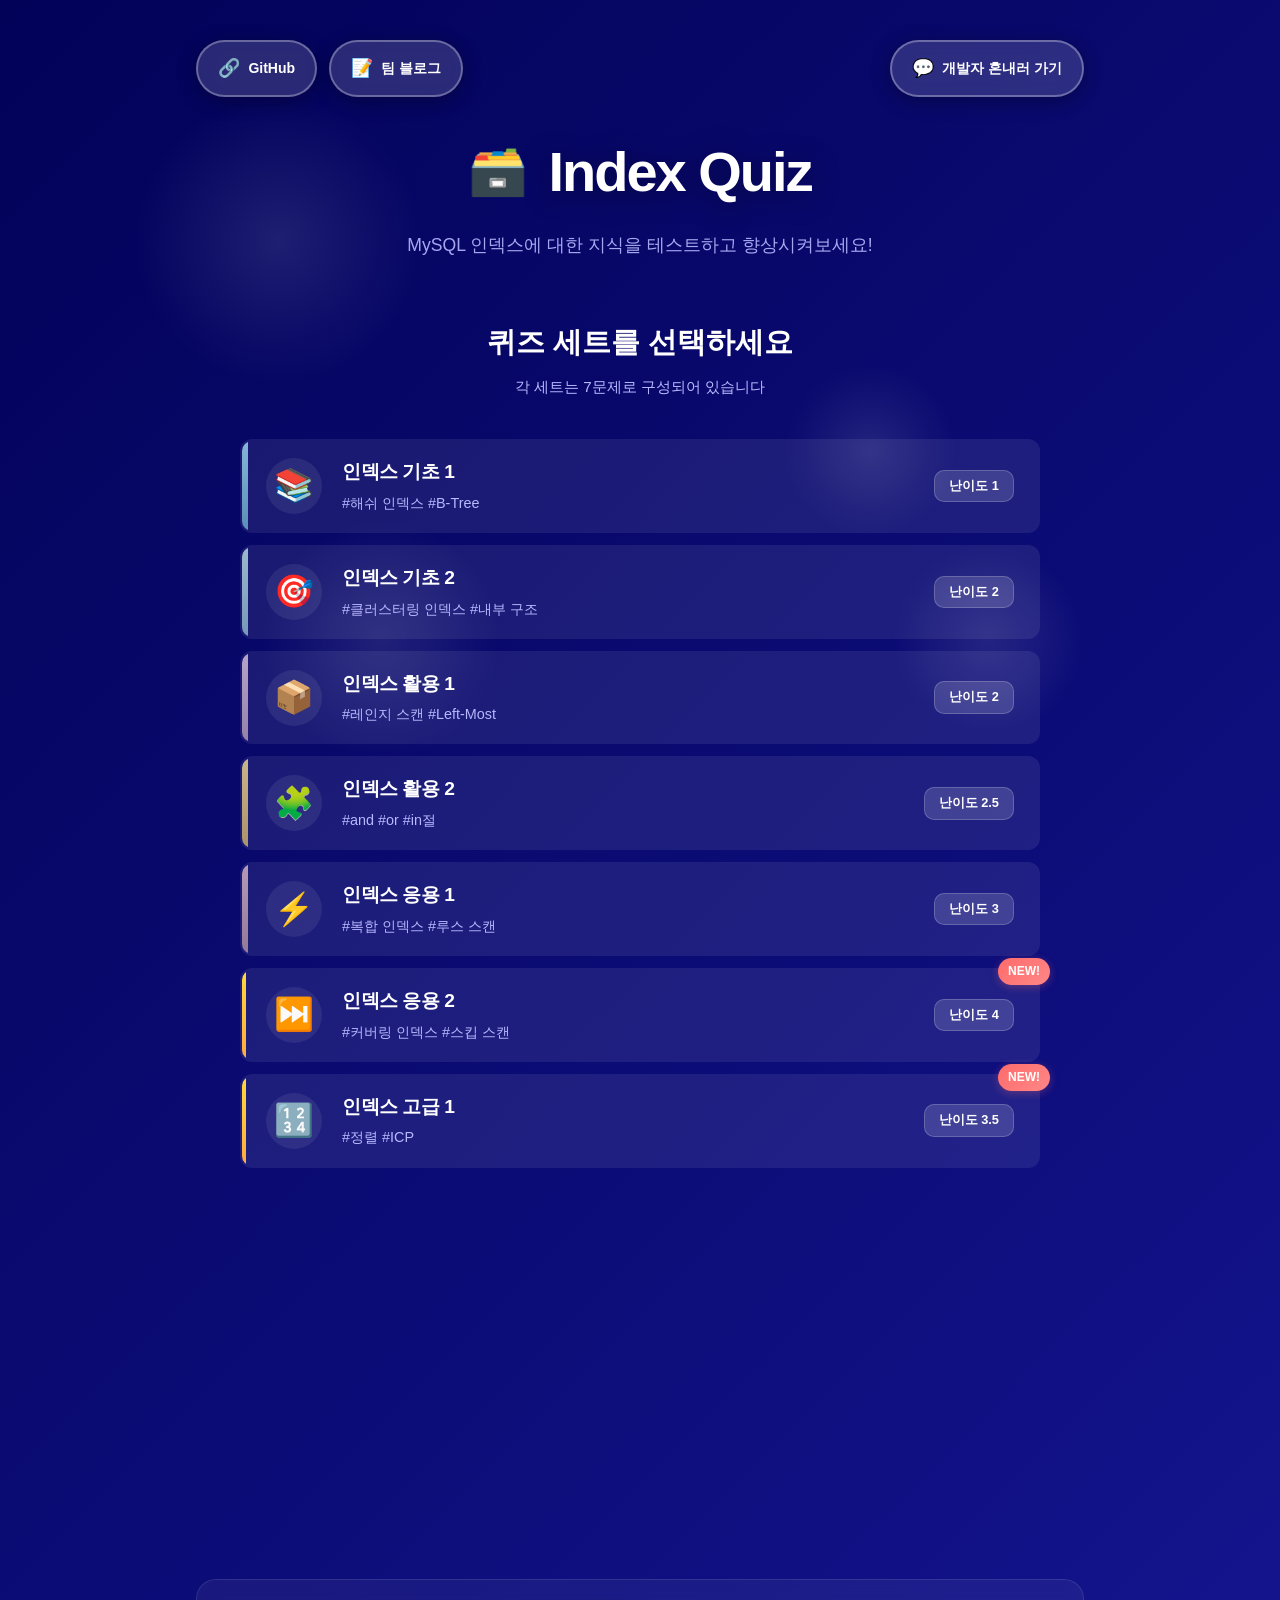
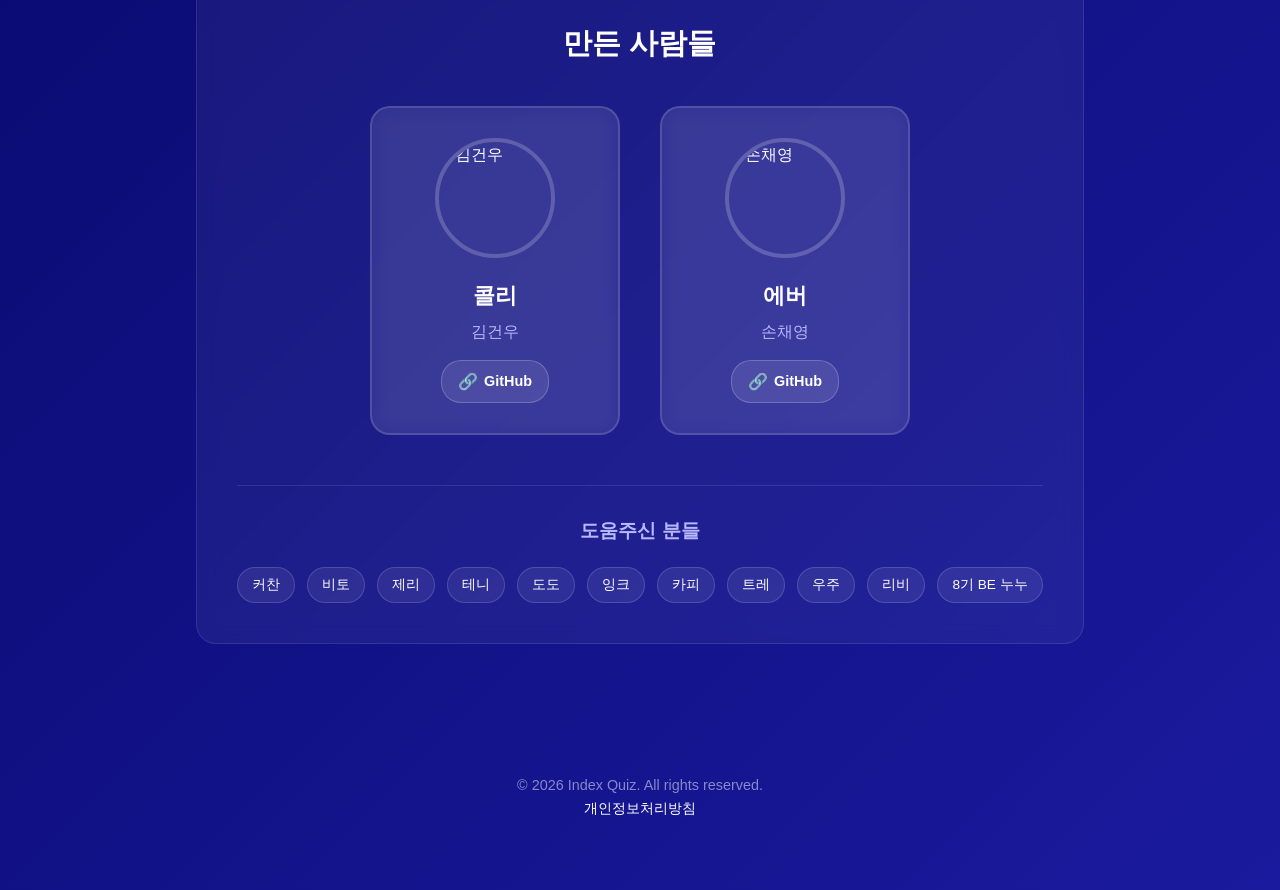
==== src/main/resources/static/index.html @ 07b0c5a1 "chore: 누누 링크 수정" ====
<!DOCTYPE html>
<html lang="ko">
<head>
    <meta charset="UTF-8">
    <meta name="naver-site-verification" content="a17c55cd81ff8e7b42414992e4e9679ee691df4e" />
    <meta name="viewport" content="width=device-width, initial-scale=1.0">
    <script async src="https://pagead2.googlesyndication.com/pagead/js/adsbygoogle.js?client=ca-pub-1875212521362490"
            crossorigin="anonymous"></script>
    <!-- Google tag (gtag.js) -->
    <script async src="https://www.googletagmanager.com/gtag/js?id=G-PVP7YB17ET"></script>
    <script>
        window.dataLayer = window.dataLayer || [];

        function gtag() {
            dataLayer.push(arguments);
        }

        gtag('js', new Date());

        gtag('config', 'G-PVP7YB17ET');
    </script>
    <title>Index Quiz</title>
    <link rel="icon" type="image/png"
          href="https://quiz-solution-images.s3.ap-northeast-2.amazonaws.com/index-quiz-logo.png">
    <link rel="stylesheet" href="home-style.css">
</head>
<body>

<div class="page-layout">

    <!-- 좌측 세로 배너 -->
    <aside class="side-ad side-ad-left">
        <ins class="kakao_ad_area" style="display:none;"
             data-ad-unit="DAN-9BZPqNA3dY8ZyMWn"
             data-ad-width="160"
             data-ad-height="600"></ins>
    </aside>

    <div class="container">
        <!-- 배경 애니메이션 -->
        <div class="background-animation">
            <div class="floating-circle"></div>
            <div class="floating-circle"></div>
            <div class="floating-circle"></div>
            <div class="floating-circle"></div>
        </div>

        <!-- 헤더 섹션 -->
        <header>
            <!-- 여기에 추가 -->
            <div class="header-links">
                <div class="top-links-left">
                    <a href="https://github.com/Index-Quiz/index-quiz" target="_blank"
                       class="top-link-button github-button">
                        <span class="link-icon">🔗</span>
                        <span class="link-text">GitHub</span>
                    </a>
                    <a href="https://index-quiz.tistory.com/" target="_blank" class="top-link-button blog-button">
                        <span class="link-icon">📝</span>
                        <span class="link-text">팀 블로그</span>
                    </a>
                </div>
                <div class="top-links-right">
                    <a href="https://forms.gle/FEWskbQnBbfbQXcP8" target="_blank"
                       class="top-link-button feedback-button">
                        <span class="link-icon">💬</span>
                        <span class="link-text">개발자 혼내러 가기</span>
                    </a>
                </div>
            </div>
            <div class="header-content">
                <div class="logo-wrapper">
                    <div class="logo-icon">🗃️</div>
                    <h1>Index Quiz</h1>
                </div>
                <p class="subtitle">MySQL 인덱스에 대한 지식을 테스트하고 향상시켜보세요!</p>
            </div>
        </header>

        <!-- 퀴즈 섹션 -->
        <main class="main-content">
            <section class="quiz-section">
                <div class="section-header">
                    <h2>퀴즈 세트를 선택하세요</h2>
                    <p>각 세트는 7문제로 구성되어 있습니다</p>
                </div>

                <!-- 책갈피 스타일 탭 -->
                <div class="bookmark-container">
                    <div class="bookmark-tab" data-set="A">
                        <div class="bookmark-content">
                            <div class="bookmark-icon">📚</div>
                            <div class="bookmark-info">
                                <div class="bookmark-title">인덱스 기초 1</div>
                                <div class="bookmark-subtitle">#해쉬 인덱스 #B-Tree</div>
                            </div>
                            <div class="bookmark-badge">
                                <span class="badge-level">난이도 1</span>
                            </div>
                        </div>
                    </div>

                    <div class="bookmark-tab" data-set="B">
                        <div class="bookmark-content">
                            <div class="bookmark-icon">🎯</div>
                            <div class="bookmark-info">
                                <div class="bookmark-title">인덱스 기초 2</div>
                                <div class="bookmark-subtitle">#클러스터링 인덱스 #내부 구조</div>
                            </div>
                            <div class="bookmark-badge">
                                <span class="badge-level">난이도 2</span>
                            </div>
                        </div>
                    </div>

                    <div class="bookmark-tab" data-set="C">
                        <div class="bookmark-content">
                            <div class="bookmark-icon">📦</div>
                            <div class="bookmark-info">
                                <div class="bookmark-title">인덱스 활용 1</div>
                                <div class="bookmark-subtitle">#레인지 스캔 #Left-Most</div>
                            </div>
                            <div class="bookmark-badge">
                                <span class="badge-level">난이도 2</span>
                            </div>
                        </div>
                    </div>

                    <div class="bookmark-tab" data-set="D">
                        <div class="bookmark-content">
                            <div class="bookmark-icon">🧩</div>
                            <div class="bookmark-info">
                                <div class="bookmark-title">인덱스 활용 2</div>
                                <div class="bookmark-subtitle">#and #or #in절</div>
                            </div>
                            <div class="bookmark-badge">
                                <span class="badge-level">난이도 2.5</span>
                            </div>
                        </div>
                    </div>

                    <div class="bookmark-tab" data-set="E">
                        <div class="bookmark-content">
                            <div class="bookmark-icon">⚡</div>
                            <div class="bookmark-info">
                                <div class="bookmark-title">인덱스 응용 1</div>
                                <div class="bookmark-subtitle">#복합 인덱스 #루스 스캔</div>
                            </div>
                            <div class="bookmark-badge">
                                <span class="badge-level">난이도 3</span>
                            </div>
                        </div>
                    </div>

                    <div class="bookmark-tab special-tab" data-set="F">
                        <div class="new-badge">NEW!</div>
                        <div class="bookmark-content">
                            <div class="bookmark-icon">⏭️</div>
                            <div class="bookmark-info">
                                <div class="bookmark-title">인덱스 응용 2</div>
                                <div class="bookmark-subtitle">#커버링 인덱스 #스킵 스캔</div>
                            </div>
                            <div class="bookmark-badge">
                                <span class="badge-level">난이도 4</span>
                            </div>
                        </div>
                    </div>

                    <div class="bookmark-tab special-tab" data-set="G">
                        <div class="new-badge">NEW!</div>
                        <div class="bookmark-content">
                            <div class="bookmark-icon">🔢</div>
                            <div class="bookmark-info">
                                <div class="bookmark-title">인덱스 고급 1</div>
                                <div class="bookmark-subtitle">#정렬 #ICP</div>
                            </div>
                            <div class="bookmark-badge">
                                <span class="badge-level">난이도 3.5</span>
                            </div>
                        </div>
                    </div>

                    <div class="bookmark-tab special-tab" data-set="H">
                        <div class="new-badge">NEW!</div>
                        <div class="bookmark-content">
                            <div class="bookmark-icon">🔀</div>
                            <div class="bookmark-info">
                                <div class="bookmark-title">인덱스 고급 2</div>
                                <div class="bookmark-subtitle">#페이지 분할 #함수 인덱스 #인덱스 머지</div>
                            </div>
                            <div class="bookmark-badge">
                                <span class="badge-level">난이도 5</span>
                            </div>
                        </div>
                    </div>

                    <div class="bookmark-tab special-tab" data-set="BEST_DIFFICULT">
                        <div class="new-badge">NEW!</div>
                        <div class="bookmark-content">
                            <div class="bookmark-icon">🔥</div>
                            <div class="bookmark-info">
                                <div class="bookmark-title">오답률 BEST 7</div>
                                <div class="bookmark-subtitle">가장 많이 틀린 문제들</div>
                            </div>
                            <div class="bookmark-badge">
                                <span class="badge-level best-badge">🏆 SPECIAL</span>
                            </div>
                        </div>
                    </div>

                </div>
            </section>
        </main>

        <!-- 카카오 광고 -->
        <div class="ad-container">
            <ins class="kakao_ad_area ad-pc" style="display:none;"
                 data-ad-unit = "DAN-0R9ut1I8lSOs0qXH"
                 data-ad-width = "728"
                 data-ad-height = "90"></ins>

            <ins class="kakao_ad_area ad-mobile" style="display:none;"
                 data-ad-unit = "DAN-LBE37Ymv7zkT9bNL"
                 data-ad-width = "320"
                 data-ad-height = "100"></ins>
        </div>


        <!-- 만든 사람들 섹션 -->
        <section class="creators-section">
            <div class="section-header">
                <h2>만든 사람들</h2>
            </div>

            <div class="creators-container">
                <div class="creator-card">
                    <img src="https://avatars.githubusercontent.com/u/148152234?v=4" alt="김건우" class="creator-image">
                    <div class="creator-info">
                        <h3 class="creator-name">콜리</h3>
                        <p class="creator-real-name">김건우</p>
                        <a href="https://github.com/coli-geonwoo" target="_blank" class="github-link">
                            <span class="github-icon">🔗</span>
                            GitHub
                        </a>
                    </div>
                </div>

                <div class="creator-card">
                    <img src="https://avatars.githubusercontent.com/u/88581911?v=4" alt="손채영" class="creator-image">
                    <div class="creator-info">
                        <h3 class="creator-name">에버</h3>
                        <p class="creator-real-name">손채영</p>
                        <a href="https://github.com/helenason" target="_blank" class="github-link">
                            <span class="github-icon">🔗</span>
                            GitHub
                        </a>
                    </div>
                </div>
            </div>

            <div class="contributors-section">
                <h3 class="contributors-title">도움주신 분들</h3>
                <div class="contributors-list">
                    <a href="https://github.com/leegwichan" target="_blank" class="contributor-item">커찬</a>
                    <a href="https://github.com/unifolio0" target="_blank" class="contributor-item">비토</a>
                    <a href="https://github.com/mzeong" target="_blank" class="contributor-item">제리</a>
                    <a href="https://github.com/ay-eonii" target="_blank" class="contributor-item">테니</a>
                    <a href="https://github.com/ehtjsv2" target="_blank" class="contributor-item">도도</a>
                    <a href="https://github.com/yechop" target="_blank" class="contributor-item">잉크</a>
                    <a href="https://github.com/tkdgur0906" target="_blank" class="contributor-item">카피</a>
                    <a href="https://github.com/takoyakimchi" target="_blank" class="contributor-item">트레</a>
                    <a href="https://github.com/tsulocalize" target="_blank" class="contributor-item">우주</a>
                    <a href="https://github.com/Libienz" target="_blank" class="contributor-item">리비</a>
                    <a href="https://github.com" target="_blank" class="contributor-item">8기 BE 누누</a>
                </div>
            </div>
        </section>
        <footer>
            <p>&copy; 2026 Index Quiz. All rights reserved.</p>
            <a href="privacy.html" style="color: #ffffff; text-decoration: none;">개인정보처리방침</a>
        </footer>
    </div>
    <!-- 우측 세로 배너 -->
    <aside class="side-ad side-ad-right">
        <ins class="kakao_ad_area" style="display:none;"
             data-ad-unit="DAN-ASH32CKGGQU02Dq1"
             data-ad-width="160"
             data-ad-height="600"></ins>
    </aside>
</div>
<script src="home-script.js"></script>
<script type="text/javascript" src="//t1.daumcdn.net/kas/static/ba.min.js" async></script>
</body>
</html>
---- src/main/resources/static/home-style.css ----
* {
    margin: 0;
    padding: 0;
    box-sizing: border-box;
}

html {
    overflow-x: hidden;
}

body {
    font-family: -apple-system, BlinkMacSystemFont, 'Segoe UI', Roboto, 'Helvetica Neue', Arial, sans-serif;
    background: linear-gradient(135deg, #020259 0%, #0d0d7a 50%, #1a1a9e 100%);
    min-height: 100vh;
    min-height: 100dvh;
    color: #ffffff;
    line-height: 1.6;
    position: relative;
    overflow-x: hidden;
    opacity: 1;
}

.container {
    max-width: 1000px;
    margin: 0 auto;
    padding: 40px 20px;
    position: relative;
    z-index: 1;
}

/* ========== 배경 애니메이션 ========== */
.background-animation {
    position: fixed;
    top: 0;
    left: 0;
    width: 100%;
    height: 100%;
    z-index: 0;
    overflow: hidden;
    pointer-events: none;
}

.floating-circle {
    position: absolute;
    border-radius: 50%;
    background: radial-gradient(circle, rgba(255, 255, 255, 0.1) 0%, transparent 70%);
    animation: float-random 20s infinite ease-in-out;
}

.floating-circle:nth-child(1) {
    width: 300px;
    height: 300px;
    top: 10%;
    left: 10%;
    animation-delay: 0s;
    animation-duration: 25s;
}

.floating-circle:nth-child(2) {
    width: 200px;
    height: 200px;
    top: 60%;
    right: 15%;
    animation-delay: 5s;
    animation-duration: 30s;
}

.floating-circle:nth-child(3) {
    width: 250px;
    height: 250px;
    bottom: 15%;
    left: 20%;
    animation-delay: 10s;
    animation-duration: 35s;
}

.floating-circle:nth-child(4) {
    width: 180px;
    height: 180px;
    top: 40%;
    right: 25%;
    animation-delay: 15s;
    animation-duration: 28s;
}

@keyframes float-random {
    0%, 100% {
        transform: translate(0, 0) scale(1);
        opacity: 0.3;
    }
    25% {
        transform: translate(30px, -50px) scale(1.1);
        opacity: 0.5;
    }
    50% {
        transform: translate(-20px, -80px) scale(0.9);
        opacity: 0.4;
    }
    75% {
        transform: translate(50px, -30px) scale(1.05);
        opacity: 0.45;
    }
}

/* ========== 헤더 ========== */
header {
    text-align: center;
    margin-bottom: 60px;
    animation: fadeInDown 1s ease;
    opacity: 1;
    position: relative;  /* 이 줄 추가 */
}

header p,
.subtitle {
    font-size: clamp(0.9rem, 2.5vw, 1.2rem);
    color: #b8c5d6;
    opacity: 0.9;
    word-break: keep-all; /* 단어 단위로 줄바꿈 */
    overflow-wrap: break-word; /* 너무 긴 단어는 강제로 줄바꿈 */
    line-height: 1.5;
}

.header-links {
    display: flex;
    justify-content: space-between;
    align-items: flex-start;
    margin-bottom: 30px;
    position: relative;
    z-index: 10;
}

/* 상단 링크 버튼들 */
.top-links-left {
    display: flex;
    gap: 12px;
}

.top-links-right {
    display: flex;
    gap: 12px;
}

.top-link-button {
    background: rgba(255, 255, 255, 0.15);
    backdrop-filter: blur(10px);
    color: white;
    border: 2px solid rgba(255, 255, 255, 0.3);
    padding: 12px 20px;
    border-radius: 50px;
    font-size: 14px;
    font-weight: 600;
    cursor: pointer;
    box-shadow: 0 4px 20px rgba(0, 0, 0, 0.3);
    transition: all 0.3s ease;
    display: flex;
    align-items: center;
    gap: 8px;
    text-decoration: none;
    white-space: nowrap;
}

.top-link-button:hover {
    background: rgba(255, 255, 255, 0.25);
    border-color: rgba(255, 255, 255, 0.5);
    transform: translateY(-2px);
    box-shadow: 0 6px 25px rgba(0, 0, 0, 0.4);
}

.top-link-button:active {
    transform: translateY(0);
}

.link-icon {
    font-size: 18px;
    display: inline-flex;  /* 이 줄 추가 */
    align-items: center;   /* 이 줄 추가 */
    justify-content: center; /* 이 줄 추가 */
}

.feedback-button .link-icon {
    animation: pulse 2s infinite;
}

@keyframes pulse {
    0%, 100% {
        transform: scale(1);
    }
    50% {
        transform: scale(1.1);
    }
}

.logo-wrapper {
    display: flex;
    align-items: center;
    justify-content: center;
    gap: 20px;
    margin-bottom: 16px;
}

.logo-icon {
    font-size: 3rem;
    animation: bounce 2s infinite;
}

@keyframes bounce {
    0%, 100% {
        transform: translateY(0);
    }
    50% {
        transform: translateY(-10px);
    }
}

.header-content h1 {
    font-size: 3.5rem;
    font-weight: 800;
    color: #ffffff;
    letter-spacing: -2px;
    text-shadow: 0 4px 30px rgba(0, 0, 0, 0.4);
}

.subtitle {
    font-size: 1.1rem;
    color: #b8b8ff;
    font-weight: 400;
    margin-top: 12px;
}

/* ========== 퀴즈 섹션 ========== */
.quiz-section {
    animation: fadeInUp 1s ease 0.3s both;
}

.section-header {
    text-align: center;
    margin-bottom: 40px;
}

.section-header h2 {
    font-size: 1.8rem;
    margin-bottom: 10px;
    font-weight: 600;
    color: #ffffff;
}

.section-header p {
    font-size: 0.95rem;
    color: #b8b8ff;
}

/* ========== 책갈피 스타일 컨테이너 ========== */
.bookmark-container {
    display: flex;
    flex-direction: column;
    gap: 12px;
    max-width: 800px;
    margin: 0 auto;
}

/* 책갈피 탭 */
.bookmark-tab {
    position: relative;
    cursor: pointer;
    transition: all 0.4s cubic-bezier(0.4, 0, 0.2, 1);
}

.bookmark-content {
    background: rgba(255, 255, 255, 0.08);
    backdrop-filter: blur(20px);
    border-radius: 12px;
    padding: 16px 24px;
    display: flex;
    align-items: center;
    gap: 20px;
    border: 2px solid transparent;
    transition: all 0.4s cubic-bezier(0.4, 0, 0.2, 1);
    position: relative;
    overflow: hidden;
}

.bookmark-content::before {
    content: '';
    position: absolute;
    left: 0;
    top: 0;
    width: 6px;
    height: 100%;
    transition: all 0.4s ease;
}

.bookmark-content::after {
    content: '';
    position: absolute;
    top: 0;
    left: -100%;
    width: 100%;
    height: 100%;
    background: linear-gradient(90deg, transparent, rgba(255, 255, 255, 0.1), transparent);
    transition: left 0.6s;
}

.bookmark-tab:hover .bookmark-content::after {
    left: 100%;
}

/* 각 SET별 색상 */
.bookmark-tab[data-set="A"] .bookmark-content::before {
    background: linear-gradient(180deg, #86b5d9, #5a8fb8);
}

.bookmark-tab[data-set="B"] .bookmark-content::before {
    background: linear-gradient(180deg, #9db8cf, #7499b8);
}

.bookmark-tab[data-set="C"] .bookmark-content::before {
    background: linear-gradient(180deg, #b8a5c9, #9580a8);
}

.bookmark-tab[data-set="D"] .bookmark-content::before {
    background: linear-gradient(180deg, #c9b58a, #a89468);
}

.bookmark-tab[data-set="E"] .bookmark-content::before {
    background: linear-gradient(180deg, #b59bb8, #947998);
}

/* 호버 효과 */
.bookmark-tab:hover .bookmark-content {
    background: rgba(255, 255, 255, 0.12);
    transform: translateX(20px);
    box-shadow: 0 12px 40px rgba(0, 0, 0, 0.3);
}

.bookmark-tab[data-set="A"]:hover .bookmark-content {
    border-color: rgba(134, 181, 217, 0.4);
}

.bookmark-tab[data-set="B"]:hover .bookmark-content {
    border-color: rgba(157, 184, 207, 0.4);
}

.bookmark-tab[data-set="C"]:hover .bookmark-content {
    border-color: rgba(184, 165, 201, 0.4);
}

.bookmark-tab[data-set="D"]:hover .bookmark-content {
    border-color: rgba(201, 181, 138, 0.4);
}

.bookmark-tab[data-set="E"]:hover .bookmark-content {
    border-color: rgba(181, 155, 184, 0.4);
}

.bookmark-tab:active .bookmark-content {
    transform: translateX(15px) scale(0.98);
}

/* 아이콘 */
.bookmark-icon {
    font-size: 2rem;
    width: 56px;
    height: 56px;
    display: flex;
    align-items: center;
    justify-content: center;
    background: rgba(255, 255, 255, 0.08);
    border-radius: 50%;
    flex-shrink: 0;
    transition: all 0.4s ease;
}

.bookmark-tab:hover .bookmark-icon {
    transform: rotate(10deg) scale(1.1);
    background: rgba(255, 255, 255, 0.15);
}

/* 정보 영역 */
.bookmark-info {
    flex: 1;
    min-width: 0;
}

.bookmark-title {
    font-size: 1.2rem;
    font-weight: 700;
    color: #ffffff;
    margin-bottom: 4px;
    letter-spacing: -0.5px;
}

.bookmark-subtitle {
    font-size: 0.9rem;
    color: #b8b8ff;
    font-weight: 500;
}

/* 뱃지 */
.bookmark-badge {
    display: flex;
    flex-direction: column;
    gap: 6px;
    align-items: flex-end;
}

.badge-level,
.badge-count {
    padding: 5px 14px;
    border-radius: 10px;
    font-size: 0.8rem;
    font-weight: 600;
    transition: all 0.3s ease;
}

.badge-level {
    background: rgba(255, 255, 255, 0.15);
    color: #ffffff;
    border: 1px solid rgba(255, 255, 255, 0.2);
}

.badge-count {
    padding: 3px 10px;
    border-radius: 4px;
    font-size: 0.7rem;
    font-weight: 500;
    background: rgba(134, 239, 172, 0.08);
    color: rgba(134, 239, 172, 0.7);
    border: 1px solid rgba(134, 239, 172, 0.15);
    letter-spacing: 0.3px;
    transition: none;
}

/* badge-count들을 가로로 나열하기 위한 래퍼 */
.badge-count-wrapper {
    display: flex;
    gap: 6px;
    flex-wrap: wrap;
    justify-content: flex-end;
}

.bookmark-tab:hover .badge-level {
    transform: scale(1.05);
}

.bookmark-avg {
    display: flex;
    align-items: center;
    gap: 6px;
    padding: 4px 12px;
    border-radius: 8px;
    background: rgba(74, 222, 128, 0.1);
    border: 1px solid rgba(74, 222, 128, 0.25);
}

.avg-label {
    font-size: 0.7rem;
    color: rgba(74, 222, 128, 0.7);
    font-weight: 500;
}

.avg-value {
    font-size: 0.85rem;
    font-weight: 700;
    color: #4ade80;
}

/* ========== 반응형 ========== */
@media (max-width: 768px) {
    .page-layout {
        padding: 0;
        gap: 0;
    }

    .bookmark-badge {
        gap: 5px;
    }

    .badge-level {
        font-size: 0.7rem;
        padding: 4px 10px;
    }

    .badge-count {
        font-size: 0.6rem;
        padding: 2px 7px;
        border-radius: 3px;
    }

    .badge-count-wrapper {
        gap: 5px;
    }
}

@media (max-width: 480px) {
    .bookmark-content {
        flex-direction: column;
        align-items: flex-start;
        padding: 14px 16px;
        gap: 12px;
    }

    .bookmark-badge {
        align-self: stretch;
        flex-direction: column;
        align-items: flex-start;
        gap: 5px;
    }

    .badge-level {
        font-size: 0.65rem;
        padding: 3px 8px;
        align-self: flex-start;
    }

    .badge-count {
        font-size: 0.55rem;
        padding: 2px 5px;
        border-radius: 2px;
        letter-spacing: 0.2px;
    }

    .badge-count-wrapper {
        gap: 4px;
        justify-content: flex-start;
    }

    .bookmark-avg {
        padding: 3px 10px;
    }

    .avg-label {
        font-size: 0.65rem;
    }

    .avg-value {
        font-size: 0.75rem;
    }
}

@media (max-width: 360px) {
    .badge-level {
        font-size: 0.6rem;
        padding: 3px 7px;
    }

    .badge-count {
        font-size: 0.5rem;
        padding: 2px 4px;
        border-radius: 2px;
        letter-spacing: 0.1px;
    }

    .badge-count-wrapper {
        gap: 3px;
    }
}
/* ========== 푸터 ========== */
footer {
    text-align: center;
    padding: 50px 20px 30px;
    margin-top: 80px;
    color: #8888cc;
    font-size: 0.9rem;
}

/* ========== 애니메이션 ========== */
@keyframes fadeInDown {
    from {
        opacity: 0;
        transform: translateY(-30px);
    }
    to {
        opacity: 1;
        transform: translateY(0);
    }
}

@keyframes fadeInUp {
    from {
        opacity: 0;
        transform: translateY(30px);
    }
    to {
        opacity: 1;
        transform: translateY(0);
    }
}

/* ========== 반응형 ========== */
@media (max-width: 1024px) {
    .top-links-left,
    .top-links-right {
        gap: 8px;
    }

    .top-link-button {
        padding: 10px 16px;
        font-size: 13px;
    }

    .bookmark-container {
        max-width: 700px;
    }
}

@media (max-width: 768px) {
    .container {
        padding: 30px 16px;
    }

    .header-content h1 {
        font-size: 2.8rem;
    }

    .logo-icon {
        font-size: 2.5rem;
    }

    .subtitle {
        font-size: 1rem;
    }

    .section-header h2 {
        font-size: 1.6rem;
    }

    .bookmark-content {
        padding: 14px 18px;
        gap: 16px;
    }

    .bookmark-icon {
        width: 50px;
        height: 50px;
        font-size: 1.8rem;
    }

    .bookmark-title {
        font-size: 1.1rem;
    }

    .bookmark-subtitle {
        font-size: 0.85rem;
    }

    .bookmark-badge {
        gap: 5px;
    }

    .badge-level,
    .badge-count {
        font-size: 0.75rem;
        padding: 4px 12px;
    }
}

@media (max-width: 480px) {
    .container {
        padding: 24px 14px;
    }

    .header-content h1 {
        font-size: 2.2rem;
    }

    .logo-wrapper {
        gap: 12px;
    }

    .logo-icon {
        font-size: 2rem;
    }

    .subtitle {
        font-size: 0.9rem;
    }

    .section-header h2 {
        font-size: 1.4rem;
    }

    .bookmark-content {
        flex-direction: column;
        align-items: flex-start;
        padding: 14px 16px;
        gap: 12px;
    }

    .bookmark-icon {
        width: 46px;
        height: 46px;
        font-size: 1.6rem;
    }

    .bookmark-title {
        font-size: 1rem;
    }

    .bookmark-subtitle {
        font-size: 0.8rem;
    }

    .bookmark-badge {
        align-self: stretch;
        flex-direction: row;
        justify-content: space-between;
    }

    .badge-level,
    .badge-count {
        font-size: 0.7rem;
        padding: 4px 10px;
    }
}

/* 만든 사람들 섹션 */
.creators-section {
    margin-top: 80px;
    padding: 40px;
    background: rgba(255, 255, 255, 0.05);
    backdrop-filter: blur(10px);
    border-radius: 20px;
    border: 1px solid rgba(255, 255, 255, 0.1);
}

.creators-container {
    display: flex;
    justify-content: center;
    gap: 40px;
    flex-wrap: wrap;
    margin-bottom: 50px;
}

.creator-card {
    display: flex;
    flex-direction: column;
    align-items: center;
    gap: 20px;
    padding: 30px;
    background: rgba(255, 255, 255, 0.08);
    backdrop-filter: blur(10px);
    border-radius: 20px;
    border: 2px solid rgba(255, 255, 255, 0.15);
    transition: all 0.3s ease;
    min-width: 250px;
}

.creator-card:hover {
    transform: translateY(-5px);
    box-shadow: 0 10px 30px rgba(0, 0, 0, 0.3);
    border-color: rgba(255, 255, 255, 0.3);
}

.creator-image {
    width: 120px;
    height: 120px;
    border-radius: 50%;
    border: 4px solid rgba(255, 255, 255, 0.2);
    transition: all 0.3s ease;
}

.creator-card:hover .creator-image {
    transform: scale(1.05);
    border-color: rgba(255, 255, 255, 0.4);
}

.creator-info {
    text-align: center;
}

.creator-name {
    font-size: 1.4rem;
    font-weight: 700;
    color: #ffffff;
    margin-bottom: 5px;
}

.creator-real-name {
    font-size: 1rem;
    color: #b8b8ff;
    margin-bottom: 15px;
}

.github-link {
    display: inline-flex;
    align-items: center;
    gap: 6px;
    padding: 8px 16px;
    background: rgba(255, 255, 255, 0.1);
    border: 1px solid rgba(255, 255, 255, 0.2);
    border-radius: 20px;
    color: #ffffff;
    text-decoration: none;
    font-size: 0.9rem;
    font-weight: 600;
    transition: all 0.3s ease;
}

.github-link:hover {
    background: rgba(255, 255, 255, 0.2);
    border-color: rgba(255, 255, 255, 0.4);
    transform: scale(1.05);
}

.github-icon {
    font-size: 1rem;
}

/* 도움주신 분들 */
.contributors-section {
    padding-top: 30px;
    border-top: 1px solid rgba(255, 255, 255, 0.1);
}

.contributors-title {
    text-align: center;
    font-size: 1.2rem;
    color: #b8b8ff;
    margin-bottom: 20px;
    font-weight: 600;
}

.contributors-list {
    display: flex;
    justify-content: center;
    flex-wrap: wrap;
    gap: 12px;
}

.contributor-item {
    padding: 6px 14px;
    background: rgba(255, 255, 255, 0.08);
    border: 1px solid rgba(255, 255, 255, 0.15);
    border-radius: 20px;
    color: #ffffff;
    font-size: 0.85rem;
    font-weight: 500;
    transition: all 0.3s ease;
    text-decoration: none;
}

.contributor-item:hover {
    background: rgba(255, 255, 255, 0.15);
    border-color: rgba(255, 255, 255, 0.3);
    transform: translateY(-2px);
}

a.contributor-item {
    cursor: pointer;
}

/* 반응형 */
@media (max-width: 768px) {
    .header-links {
        margin-bottom: 20px;
    }

    .top-links-left,
    .top-links-right {
        gap: 6px;
    }

    .top-link-button {
        padding: 10px;
        font-size: 12px;
        width: 44px;
        height: 44px;
        justify-content: center;
        align-items: center;  /* 이 줄 추가 */

    }

    .link-text {
        display: none !important;
    }

    .link-icon {
        font-size: 20px;
        display: inline-flex !important;
    }

    .creators-section {
        padding: 30px 20px;
        margin-top: 60px;
    }

    .creators-container {
        gap: 30px;
    }

    .creator-card {
        min-width: 200px;
        padding: 25px;
    }

    .creator-image {
        width: 100px;
        height: 100px;
    }

    .creator-name {
        font-size: 1.2rem;
    }

    .contributors-list {
        gap: 10px;
    }

    .contributor-item {
        font-size: 0.8rem;
        padding: 5px 12px;
    }
}

@media (max-width: 480px) {
    .creators-container {
        flex-direction: column;
        align-items: center;
    }

    .creator-card {
        width: 100%;
        max-width: 280px;
    }
    .top-links-left {
        flex-direction: row;
        gap: 6px;
    }

    .top-link-button {
        padding: 10px;
        width: 44px;
        height: 44px;
        justify-content: center;
    }

    .link-icon {
        font-size: 20px;
    }
}

/* 오답률 BEST 7 특별 스타일 - 기존 스타일 완전 유지 + glow 효과 */
.bookmark-tab.special-tab .bookmark-content::before {
    content: '';
    position: absolute;
    left: 0;
    top: 0;
    bottom: 0;
    width: 4px;
    background: linear-gradient(to bottom, #ffd93d, #ffaa3d);
    border-radius: 4px 0 0 4px;
}

.bookmark-tab.special-tab {
    animation: border-glow 3s ease-in-out infinite;
}

@keyframes border-glow {
    0%, 100% {
        box-shadow: -5px 0 15px -5px rgba(139, 92, 246, 0.3),
        0 0 8px rgba(255, 217, 61, 0.2);
    }
    50% {
        box-shadow: -5px 0 15px -5px rgba(139, 92, 246, 0.3),
        0 0 12px rgba(255, 217, 61, 0.4);
    }
}

.bookmark-tab.special-tab:hover {
    box-shadow: -5px 0 20px -3px rgba(139, 92, 246, 0.4),
    0 0 15px rgba(255, 217, 61, 0.5);
}

/* NEW! 뱃지 */
.new-badge {
    position: absolute;
    top: -10px;
    right: -10px;
    background: linear-gradient(135deg, #ff6b6b, #ff8787);
    color: white;
    font-weight: bold;
    font-size: 12px;
    padding: 4px 10px;
    border-radius: 20px;
    box-shadow: 0 2px 8px rgba(255, 107, 107, 0.3);
    animation: badge-bounce 1.5s ease-in-out infinite;
    z-index: 10;
}

@keyframes badge-bounce {
    0%, 100% {
        transform: translateY(0) rotate(-5deg);
    }
    50% {
        transform: translateY(-3px) rotate(-5deg);
    }
}

/* SPECIAL 뱃지 스타일 */
.badge-level.best-badge {
    background: linear-gradient(135deg, #ffd93d, #ffaa3d);
    color: #8b4513;
    font-weight: bold;
}

.ad-container {
    display: flex;
    justify-content: center;
    align-items: center;
    margin: 30px auto;
    min-height: 90px;      /* 광고 height(90)에 맞춤 */
    width: 100%;
    text-align: center;    /* 혹시 inline-block으로 바뀌어도 대비 */
}

.ad-container .kakao_ad_area {
    margin: 0 auto;
}

/* 기본(PC)에서는 모바일 광고 숨김 */
.ad-container .ad-mobile { display: none !important; }

@media (max-width: 767px) {
    .ad-container .ad-pc { display: none !important; }
    .ad-container .ad-mobile { display: block !important; }
    .ad-container { min-height: 100px; }
}

/* ========== 페이지 레이아웃 (배너 - 본문 - 배너) ========== */

.page-layout {
    display: flex;
    justify-content: center;
    align-items: flex-start;
    gap: 100px; /* 20px → 60px로 변경 */
    width: 100%;
    padding: 0 20px; /* 좌우 화면 끝과의 여백도 추가 */
}

.page-layout .container {
    flex-shrink: 1;
}

/* 세로 사이드 배너 */
.side-ad {
    width: 160px;
    min-height: 600px;
    flex-shrink: 0;
    position: sticky;
    top: 20px;
    display: none; /* 기본 숨김, 넓은 화면에서만 표시 */
    justify-content: center;
    align-items: flex-start;
    padding-top: 40px;
}

/* 화면이 충분히 넓을 때만 양옆 배너 표시 */
@media (min-width: 1400px) {
    .side-ad {
        display: flex;
    }
}
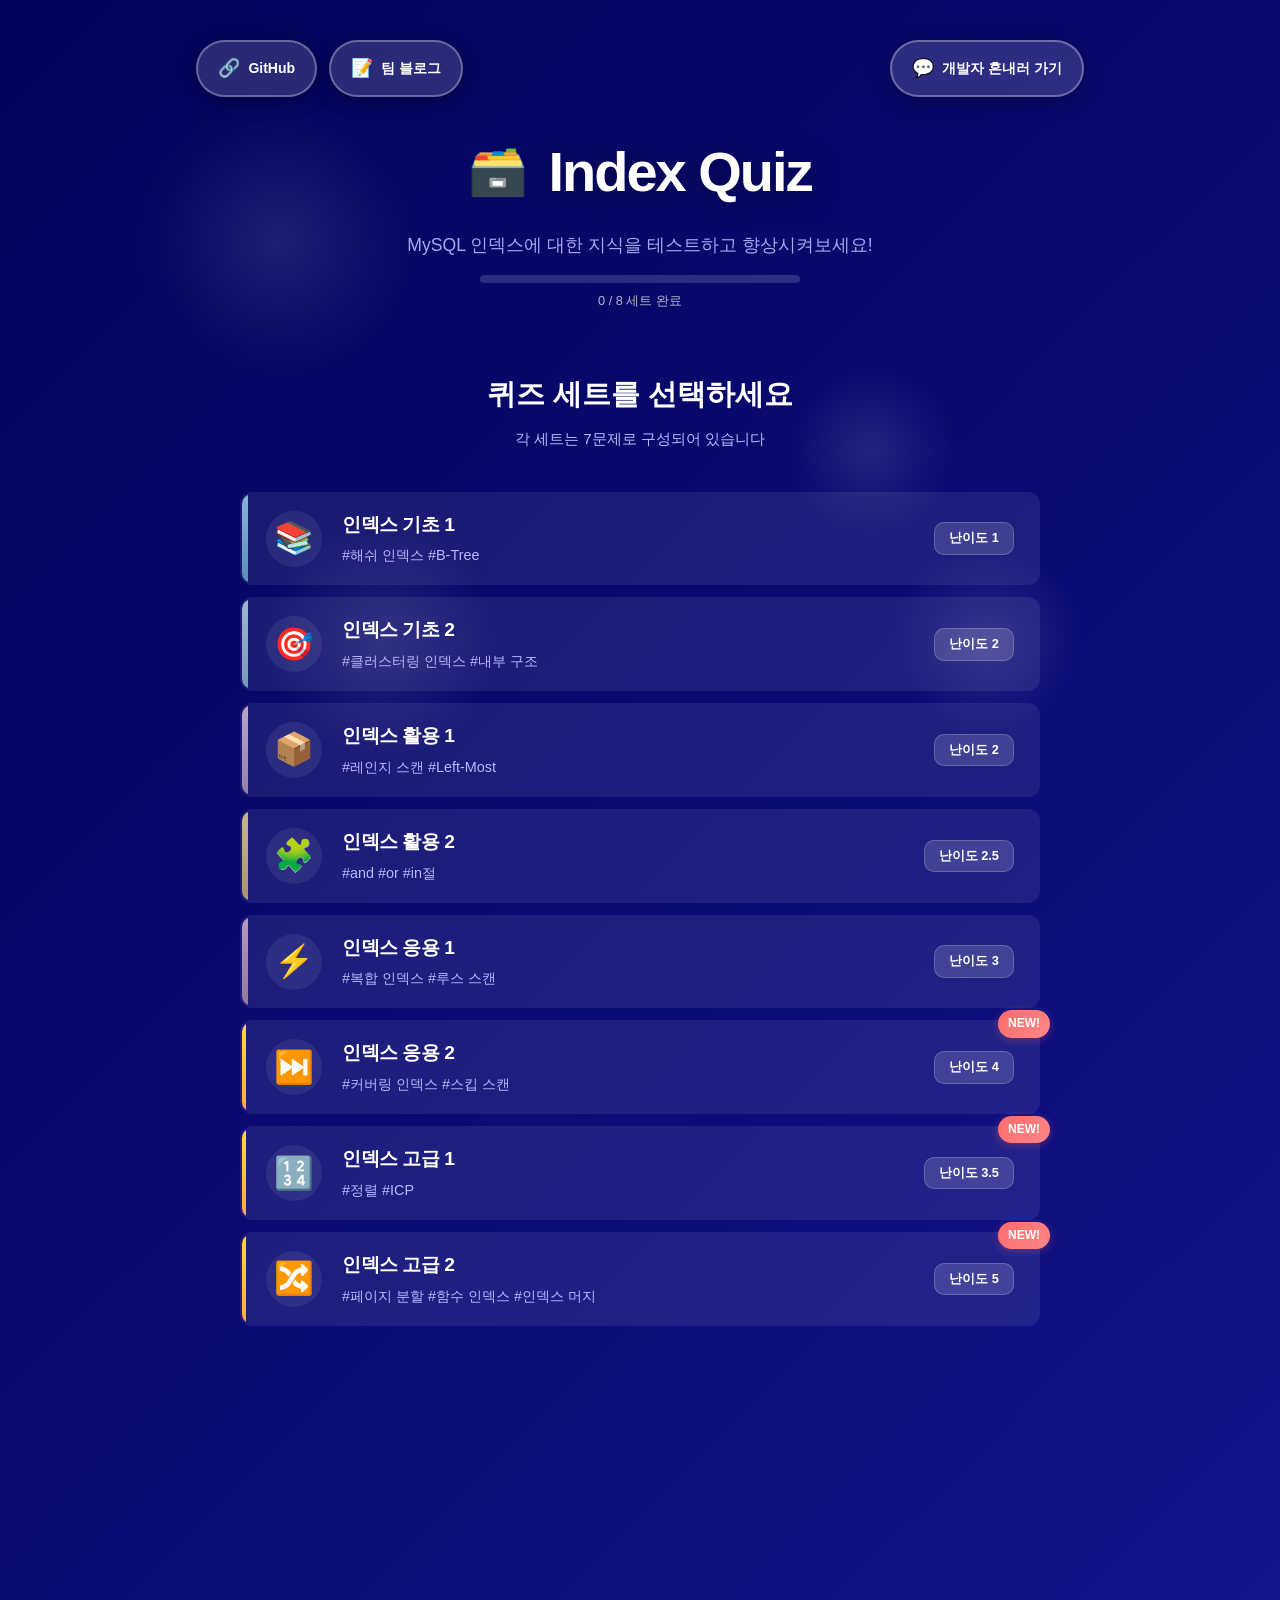
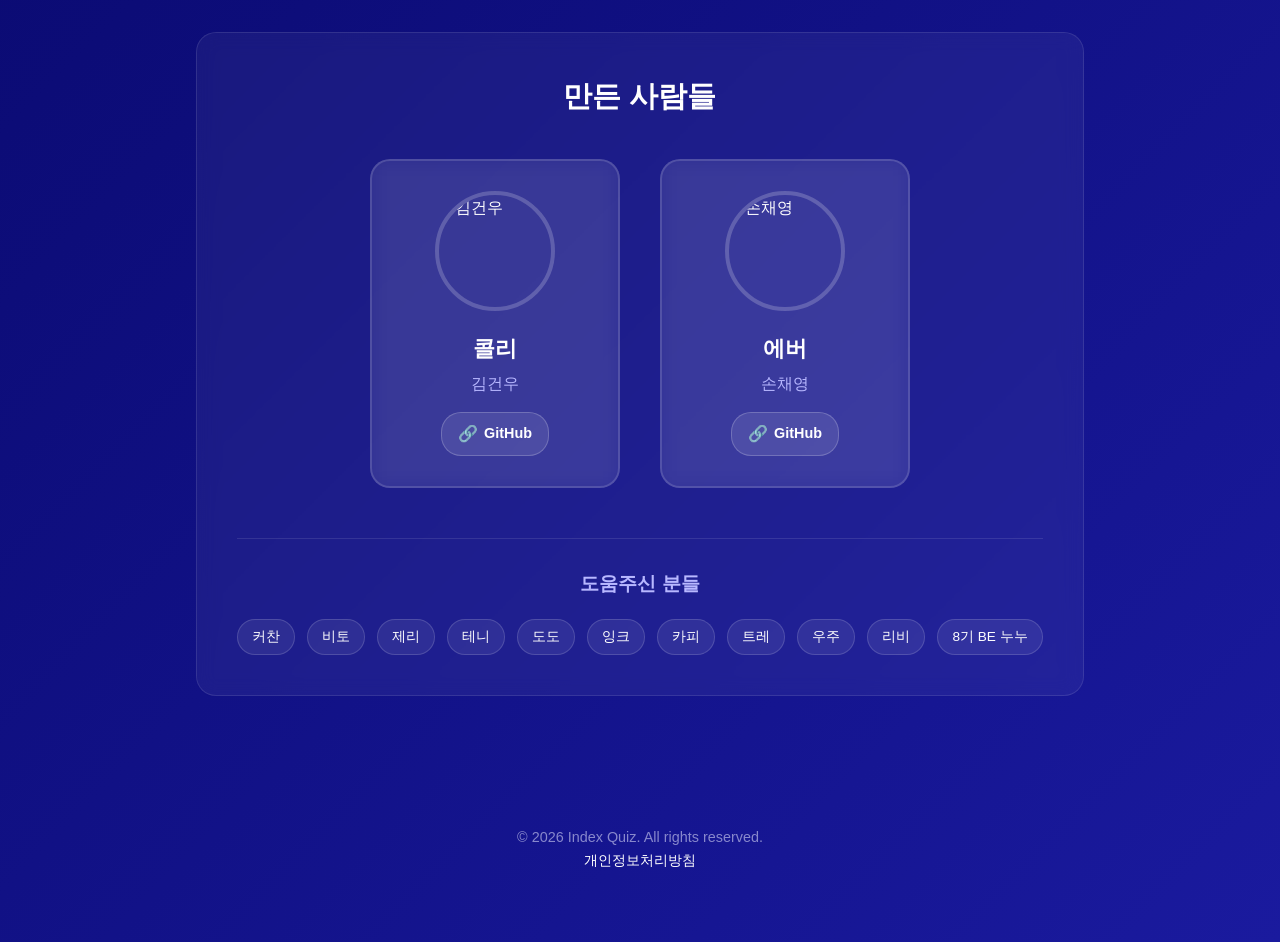
==== commit f00149bb: "[FEAT] 프로그레스 바 항상 표시 및 결과 화면 학습자료 버튼 추가 퀴즈를 풀지 않아도 홈 화면에 프로그레스 바를 항상 표시하고, 퀴즈 완료 결과 화면에 해당 세트의 첫 번째 " ====
--- a/src/main/resources/static/index.html
+++ b/src/main/resources/static/index.html
@@ -74,6 +74,12 @@
                     <h1>Index Quiz</h1>
                 </div>
                 <p class="subtitle">MySQL 인덱스에 대한 지식을 테스트하고 향상시켜보세요!</p>
+                <div class="progress-wrapper" id="progressWrapper">
+                    <div class="progress-track">
+                        <div class="progress-fill" id="progressFill"></div>
+                    </div>
+                    <span class="progress-label" id="progressLabel">0 / 8 세트 완료</span>
+                </div>
             </div>
         </header>
 
@@ -98,6 +104,11 @@
                                 <span class="badge-level">난이도 1</span>
                             </div>
                         </div>
+                        <div class="bookmark-actions">
+                            <a class="action-btn action-btn-quiz" data-action="quiz"><span class="action-icon">📝</span><span class="action-label">퀴즈</span></a>
+                            <div class="action-divider"></div>
+                            <a class="action-btn action-btn-learn" data-action="learn"><span class="action-icon">📖</span><span class="action-label">학습</span></a>
+                        </div>
                     </div>
 
                     <div class="bookmark-tab" data-set="B">
@@ -111,6 +122,11 @@
                                 <span class="badge-level">난이도 2</span>
                             </div>
                         </div>
+                        <div class="bookmark-actions">
+                            <a class="action-btn action-btn-quiz" data-action="quiz"><span class="action-icon">📝</span><span class="action-label">퀴즈</span></a>
+                            <div class="action-divider"></div>
+                            <a class="action-btn action-btn-learn" data-action="learn"><span class="action-icon">📖</span><span class="action-label">학습</span></a>
+                        </div>
                     </div>
 
                     <div class="bookmark-tab" data-set="C">
@@ -124,6 +140,11 @@
                                 <span class="badge-level">난이도 2</span>
                             </div>
                         </div>
+                        <div class="bookmark-actions">
+                            <a class="action-btn action-btn-quiz" data-action="quiz"><span class="action-icon">📝</span><span class="action-label">퀴즈</span></a>
+                            <div class="action-divider"></div>
+                            <a class="action-btn action-btn-learn" data-action="learn"><span class="action-icon">📖</span><span class="action-label">학습</span></a>
+                        </div>
                     </div>
 
                     <div class="bookmark-tab" data-set="D">
@@ -137,6 +158,11 @@
                                 <span class="badge-level">난이도 2.5</span>
                             </div>
                         </div>
+                        <div class="bookmark-actions">
+                            <a class="action-btn action-btn-quiz" data-action="quiz"><span class="action-icon">📝</span><span class="action-label">퀴즈</span></a>
+                            <div class="action-divider"></div>
+                            <a class="action-btn action-btn-learn" data-action="learn"><span class="action-icon">📖</span><span class="action-label">학습</span></a>
+                        </div>
                     </div>
 
                     <div class="bookmark-tab" data-set="E">
@@ -150,6 +176,11 @@
                                 <span class="badge-level">난이도 3</span>
                             </div>
                         </div>
+                        <div class="bookmark-actions">
+                            <a class="action-btn action-btn-quiz" data-action="quiz"><span class="action-icon">📝</span><span class="action-label">퀴즈</span></a>
+                            <div class="action-divider"></div>
+                            <a class="action-btn action-btn-learn" data-action="learn"><span class="action-icon">📖</span><span class="action-label">학습</span></a>
+                        </div>
                     </div>
 
                     <div class="bookmark-tab special-tab" data-set="F">
@@ -164,6 +195,11 @@
                                 <span class="badge-level">난이도 4</span>
                             </div>
                         </div>
+                        <div class="bookmark-actions">
+                            <a class="action-btn action-btn-quiz" data-action="quiz"><span class="action-icon">📝</span><span class="action-label">퀴즈</span></a>
+                            <div class="action-divider"></div>
+                            <a class="action-btn action-btn-learn" data-action="learn"><span class="action-icon">📖</span><span class="action-label">학습</span></a>
+                        </div>
                     </div>
 
                     <div class="bookmark-tab special-tab" data-set="G">
@@ -178,6 +214,11 @@
                                 <span class="badge-level">난이도 3.5</span>
                             </div>
                         </div>
+                        <div class="bookmark-actions">
+                            <a class="action-btn action-btn-quiz" data-action="quiz"><span class="action-icon">📝</span><span class="action-label">퀴즈</span></a>
+                            <div class="action-divider"></div>
+                            <a class="action-btn action-btn-learn" data-action="learn"><span class="action-icon">📖</span><span class="action-label">학습</span></a>
+                        </div>
                     </div>
 
                     <div class="bookmark-tab special-tab" data-set="H">
@@ -191,6 +232,11 @@
                             <div class="bookmark-badge">
                                 <span class="badge-level">난이도 5</span>
                             </div>
+                        </div>
+                        <div class="bookmark-actions">
+                            <a class="action-btn action-btn-quiz" data-action="quiz"><span class="action-icon">📝</span><span class="action-label">퀴즈</span></a>
+                            <div class="action-divider"></div>
+                            <a class="action-btn action-btn-learn" data-action="learn"><span class="action-icon">📖</span><span class="action-label">학습</span></a>
                         </div>
                     </div>
 
@@ -280,6 +326,32 @@
             <a href="privacy.html" style="color: #ffffff; text-decoration: none;">개인정보처리방침</a>
         </footer>
     </div>
+
+    <!-- 학습자료 선택 모달 -->
+    <div class="modal-overlay" id="learnModal">
+        <div class="modal">
+            <div class="modal-header">
+                <div class="modal-header-left">
+                    <div class="modal-set-icon" id="modalIcon">📖</div>
+                    <div class="modal-title-group">
+                        <h3 id="modalTitle"></h3>
+                        <p id="modalSubtitle"></p>
+                    </div>
+                </div>
+                <button class="modal-close" id="modalCloseBtn">&times;</button>
+            </div>
+            <div class="modal-body">
+                <div class="learn-tab-list" id="learnTabList"></div>
+                <div class="modal-divider">또는</div>
+            </div>
+            <div class="modal-footer">
+                <a class="modal-quiz-btn" id="modalQuizBtn">
+                    <span>📝</span>
+                    바로 퀴즈 풀기
+                </a>
+            </div>
+        </div>
+    </div>
     <!-- 우측 세로 배너 -->
     <aside class="side-ad side-ad-right">
         <ins class="kakao_ad_area" style="display:none;"
--- a/src/main/resources/static/home-style.css
+++ b/src/main/resources/static/home-style.css
@@ -329,8 +329,11 @@
 /* 호버 효과 */
 .bookmark-tab:hover .bookmark-content {
     background: rgba(255, 255, 255, 0.12);
+    box-shadow: 0 12px 40px rgba(0, 0, 0, 0.3);
+}
+
+.bookmark-tab[data-set="BEST_DIFFICULT"]:hover .bookmark-content {
     transform: translateX(20px);
-    box-shadow: 0 12px 40px rgba(0, 0, 0, 0.3);
 }
 
 .bookmark-tab[data-set="A"]:hover .bookmark-content {
@@ -1061,3 +1064,477 @@
         display: flex;
     }
 }
+
+/* ========== 카드 내부 슬라이드 액션 버튼 ========== */
+.bookmark-actions {
+    position: absolute;
+    right: 0;
+    top: 0;
+    bottom: 0;
+    display: flex;
+    align-items: stretch;
+    gap: 0;
+    z-index: 5;
+    border-radius: 0 12px 12px 0;
+    overflow: hidden;
+    transform: translateX(100%);
+    opacity: 0;
+    transition: transform 0.4s cubic-bezier(0.4, 0, 0.2, 1),
+                opacity 0.3s ease;
+}
+
+.bookmark-tab:hover .bookmark-actions {
+    transform: translateX(0);
+    opacity: 1;
+}
+
+.action-btn {
+    display: flex;
+    flex-direction: column;
+    align-items: center;
+    justify-content: center;
+    gap: 6px;
+    padding: 12px 24px;
+    border: none;
+    cursor: pointer;
+    transition: all 0.25s ease;
+    text-decoration: none;
+    color: #ffffff;
+    white-space: nowrap;
+    position: relative;
+}
+
+.action-btn-quiz {
+    background: rgba(255, 255, 255, 0.08);
+    backdrop-filter: blur(20px);
+}
+
+.action-btn-quiz:hover {
+    background: rgba(255, 255, 255, 0.15);
+}
+
+.action-divider {
+    width: 1px;
+    align-self: stretch;
+    background: rgba(255, 255, 255, 0.1);
+}
+
+.action-btn-learn {
+    background: rgba(255, 255, 255, 0.08);
+    backdrop-filter: blur(20px);
+    border-radius: 0 12px 12px 0;
+}
+
+.action-btn-learn:hover {
+    background: rgba(255, 255, 255, 0.15);
+}
+
+.action-icon {
+    font-size: 1.4rem;
+}
+
+.action-label {
+    font-size: 0.75rem;
+    font-weight: 600;
+    letter-spacing: -0.3px;
+}
+
+/* 호버 시 뱃지 숨김 */
+.bookmark-tab:hover .bookmark-badge {
+    opacity: 0;
+    transition: opacity 0.2s ease;
+}
+
+.bookmark-badge {
+    transition: opacity 0.3s ease 0.2s;
+}
+
+/* BEST_DIFFICULT - 학습자료 없음 */
+.bookmark-tab[data-set="BEST_DIFFICULT"] .bookmark-actions {
+    display: none;
+}
+
+.bookmark-tab[data-set="BEST_DIFFICULT"]:hover .bookmark-badge {
+    opacity: 1;
+}
+
+/* ========== 학습자료 선택 모달 ========== */
+.modal-overlay {
+    position: fixed;
+    top: 0;
+    left: 0;
+    right: 0;
+    bottom: 0;
+    background: rgba(0, 0, 0, 0.6);
+    backdrop-filter: blur(6px);
+    z-index: 1000;
+    display: flex;
+    align-items: center;
+    justify-content: center;
+    opacity: 0;
+    pointer-events: none;
+    transition: opacity 0.35s ease;
+    padding: 20px;
+}
+
+.modal-overlay.active {
+    opacity: 1;
+    pointer-events: auto;
+}
+
+.modal {
+    background: linear-gradient(135deg, #0a0a5c 0%, #141480 50%, #1e1ea8 100%);
+    border: 1px solid rgba(255, 255, 255, 0.15);
+    border-radius: 20px;
+    width: 100%;
+    max-width: 600px;
+    max-height: 85vh;
+    overflow-y: auto;
+    box-shadow: 0 25px 80px rgba(0, 0, 0, 0.5);
+    transform: translateY(30px) scale(0.95);
+    transition: transform 0.35s cubic-bezier(0.4, 0, 0.2, 1);
+}
+
+.modal-overlay.active .modal {
+    transform: translateY(0) scale(1);
+}
+
+.modal-header {
+    display: flex;
+    align-items: center;
+    justify-content: space-between;
+    padding: 24px 28px 20px;
+    border-bottom: 1px solid rgba(255, 255, 255, 0.1);
+}
+
+.modal-header-left {
+    display: flex;
+    align-items: center;
+    gap: 14px;
+}
+
+.modal-set-icon {
+    font-size: 2rem;
+    width: 52px;
+    height: 52px;
+    display: flex;
+    align-items: center;
+    justify-content: center;
+    background: rgba(168, 216, 255, 0.12);
+    border: 1px solid rgba(168, 216, 255, 0.25);
+    border-radius: 14px;
+}
+
+.modal-title-group h3 {
+    font-size: 1.3rem;
+    font-weight: 700;
+    letter-spacing: -0.5px;
+    color: #ffffff;
+}
+
+.modal-title-group p {
+    font-size: 0.85rem;
+    color: #a8d8ff;
+    margin-top: 2px;
+}
+
+.modal-close {
+    width: 40px;
+    height: 40px;
+    border: none;
+    background: rgba(255, 255, 255, 0.08);
+    color: #ffffff;
+    border-radius: 10px;
+    font-size: 1.3rem;
+    cursor: pointer;
+    transition: all 0.2s ease;
+    display: flex;
+    align-items: center;
+    justify-content: center;
+}
+
+.modal-close:hover {
+    background: rgba(255, 100, 100, 0.2);
+    transform: scale(1.1);
+}
+
+.modal-body {
+    padding: 20px 28px 28px;
+}
+
+.learn-tab-list {
+    display: flex;
+    flex-direction: column;
+    gap: 10px;
+}
+
+.learn-tab-item {
+    display: flex;
+    align-items: center;
+    gap: 16px;
+    padding: 16px 20px;
+    background: rgba(255, 255, 255, 0.06);
+    border: 1px solid rgba(255, 255, 255, 0.1);
+    border-radius: 14px;
+    cursor: pointer;
+    transition: all 0.3s ease;
+    text-decoration: none;
+    color: #ffffff;
+    position: relative;
+    overflow: hidden;
+}
+
+.learn-tab-item::after {
+    content: '';
+    position: absolute;
+    top: 0;
+    left: -100%;
+    width: 100%;
+    height: 100%;
+    background: linear-gradient(90deg, transparent, rgba(255, 255, 255, 0.06), transparent);
+    transition: left 0.5s;
+}
+
+.learn-tab-item:hover::after {
+    left: 100%;
+}
+
+.learn-tab-item:hover {
+    background: rgba(168, 216, 255, 0.12);
+    border-color: rgba(168, 216, 255, 0.3);
+    transform: translateX(8px);
+    box-shadow: 0 4px 20px rgba(0, 0, 0, 0.2);
+}
+
+.learn-tab-number {
+    width: 36px;
+    height: 36px;
+    display: flex;
+    align-items: center;
+    justify-content: center;
+    background: rgba(168, 216, 255, 0.12);
+    border: 1px solid rgba(168, 216, 255, 0.2);
+    border-radius: 10px;
+    font-size: 0.85rem;
+    font-weight: 700;
+    color: #a8d8ff;
+    flex-shrink: 0;
+}
+
+.learn-tab-info {
+    flex: 1;
+    min-width: 0;
+}
+
+.learn-tab-title {
+    font-size: 1rem;
+    font-weight: 600;
+    margin-bottom: 2px;
+    letter-spacing: -0.3px;
+    color: #ffffff;
+}
+
+.learn-tab-desc {
+    font-size: 0.8rem;
+    color: #b8b8ff;
+    white-space: nowrap;
+    overflow: hidden;
+    text-overflow: ellipsis;
+}
+
+.learn-tab-arrow {
+    font-size: 1.1rem;
+    color: rgba(168, 216, 255, 0.5);
+    transition: all 0.3s ease;
+    flex-shrink: 0;
+}
+
+.learn-tab-item:hover .learn-tab-arrow {
+    color: rgba(168, 216, 255, 0.9);
+    transform: translateX(4px);
+}
+
+.modal-divider {
+    display: flex;
+    align-items: center;
+    gap: 14px;
+    margin: 16px 0;
+    color: rgba(255, 255, 255, 0.3);
+    font-size: 0.8rem;
+}
+
+.modal-divider::before,
+.modal-divider::after {
+    content: '';
+    flex: 1;
+    height: 1px;
+    background: rgba(255, 255, 255, 0.1);
+}
+
+.modal-footer {
+    padding: 0 28px 24px;
+    display: flex;
+    align-items: center;
+    justify-content: center;
+}
+
+.modal-quiz-btn {
+    display: flex;
+    align-items: center;
+    gap: 8px;
+    padding: 12px 28px;
+    border-radius: 12px;
+    border: 2px solid rgba(74, 222, 128, 0.35);
+    background: rgba(74, 222, 128, 0.1);
+    color: #ffffff;
+    font-size: 0.9rem;
+    font-weight: 600;
+    cursor: pointer;
+    transition: all 0.3s ease;
+    text-decoration: none;
+}
+
+.modal-quiz-btn:hover {
+    background: rgba(74, 222, 128, 0.2);
+    border-color: rgba(74, 222, 128, 0.5);
+    transform: translateY(-2px);
+    box-shadow: 0 6px 20px rgba(74, 222, 128, 0.15);
+}
+
+/* 모달 스크롤바 */
+.modal::-webkit-scrollbar {
+    width: 6px;
+}
+
+.modal::-webkit-scrollbar-track {
+    background: transparent;
+}
+
+.modal::-webkit-scrollbar-thumb {
+    background: rgba(255, 255, 255, 0.15);
+    border-radius: 3px;
+}
+
+/* ========== 액션 버튼 반응형 ========== */
+@media (max-width: 768px) {
+    .action-btn {
+        padding: 10px 18px;
+    }
+
+    .action-icon {
+        font-size: 1.2rem;
+    }
+
+    .action-label {
+        font-size: 0.7rem;
+    }
+
+    .modal {
+        max-width: 95%;
+    }
+
+    .modal-header {
+        padding: 20px 20px 16px;
+    }
+
+    .modal-body {
+        padding: 16px 20px 20px;
+    }
+
+    .modal-footer {
+        padding: 0 20px 20px;
+    }
+}
+
+@media (max-width: 480px) {
+    .action-btn {
+        padding: 8px 14px;
+    }
+
+    .action-icon {
+        font-size: 1.1rem;
+    }
+
+    .action-label {
+        font-size: 0.65rem;
+    }
+
+    .modal-set-icon {
+        width: 44px;
+        height: 44px;
+        font-size: 1.6rem;
+    }
+
+    .modal-title-group h3 {
+        font-size: 1.1rem;
+    }
+
+    .learn-tab-item {
+        padding: 14px 16px;
+        gap: 12px;
+    }
+}
+
+/* ========== 학습 진행도 프로그레스 바 ========== */
+.progress-wrapper {
+    display: flex;
+    flex-direction: column;
+    align-items: center;
+    gap: 8px;
+    margin-top: 16px;
+}
+
+.progress-track {
+    width: 320px;
+    max-width: 80vw;
+    height: 8px;
+    background: rgba(255, 255, 255, 0.15);
+    border-radius: 4px;
+    overflow: hidden;
+}
+
+.progress-fill {
+    height: 100%;
+    width: 0%;
+    background: linear-gradient(90deg, #4ade80, #22c55e);
+    border-radius: 4px;
+    transition: width 0.8s cubic-bezier(0.4, 0, 0.2, 1);
+}
+
+.progress-label {
+    font-size: 0.8rem;
+    color: rgba(255, 255, 255, 0.7);
+    font-weight: 500;
+}
+
+/* ========== 완료된 퀴즈 탭 ========== */
+.bookmark-tab.set-completed .bookmark-content {
+    border: 2px solid rgba(74, 222, 128, 0.6);
+    box-shadow: 0 0 12px rgba(74, 222, 128, 0.15);
+}
+
+/* 만점 퀴즈 탭 */
+.bookmark-tab.set-perfect .bookmark-content {
+    border: 2px solid rgba(250, 204, 21, 0.7);
+    box-shadow: 0 0 14px rgba(250, 204, 21, 0.2);
+}
+
+.bookmark-tab.set-completed .bookmark-badge .best-score-badge,
+.bookmark-tab.set-perfect .bookmark-badge .best-score-badge {
+    display: flex;
+    align-items: center;
+    gap: 4px;
+    padding: 3px 10px;
+    border-radius: 8px;
+    font-size: 0.75rem;
+    font-weight: 600;
+    background: rgba(74, 222, 128, 0.12);
+    color: #4ade80;
+    border: 1px solid rgba(74, 222, 128, 0.25);
+}
+
+.bookmark-tab.set-perfect .bookmark-badge .best-score-badge.perfect {
+    background: rgba(250, 204, 21, 0.12);
+    color: #facc15;
+    border: 1px solid rgba(250, 204, 21, 0.3);
+}
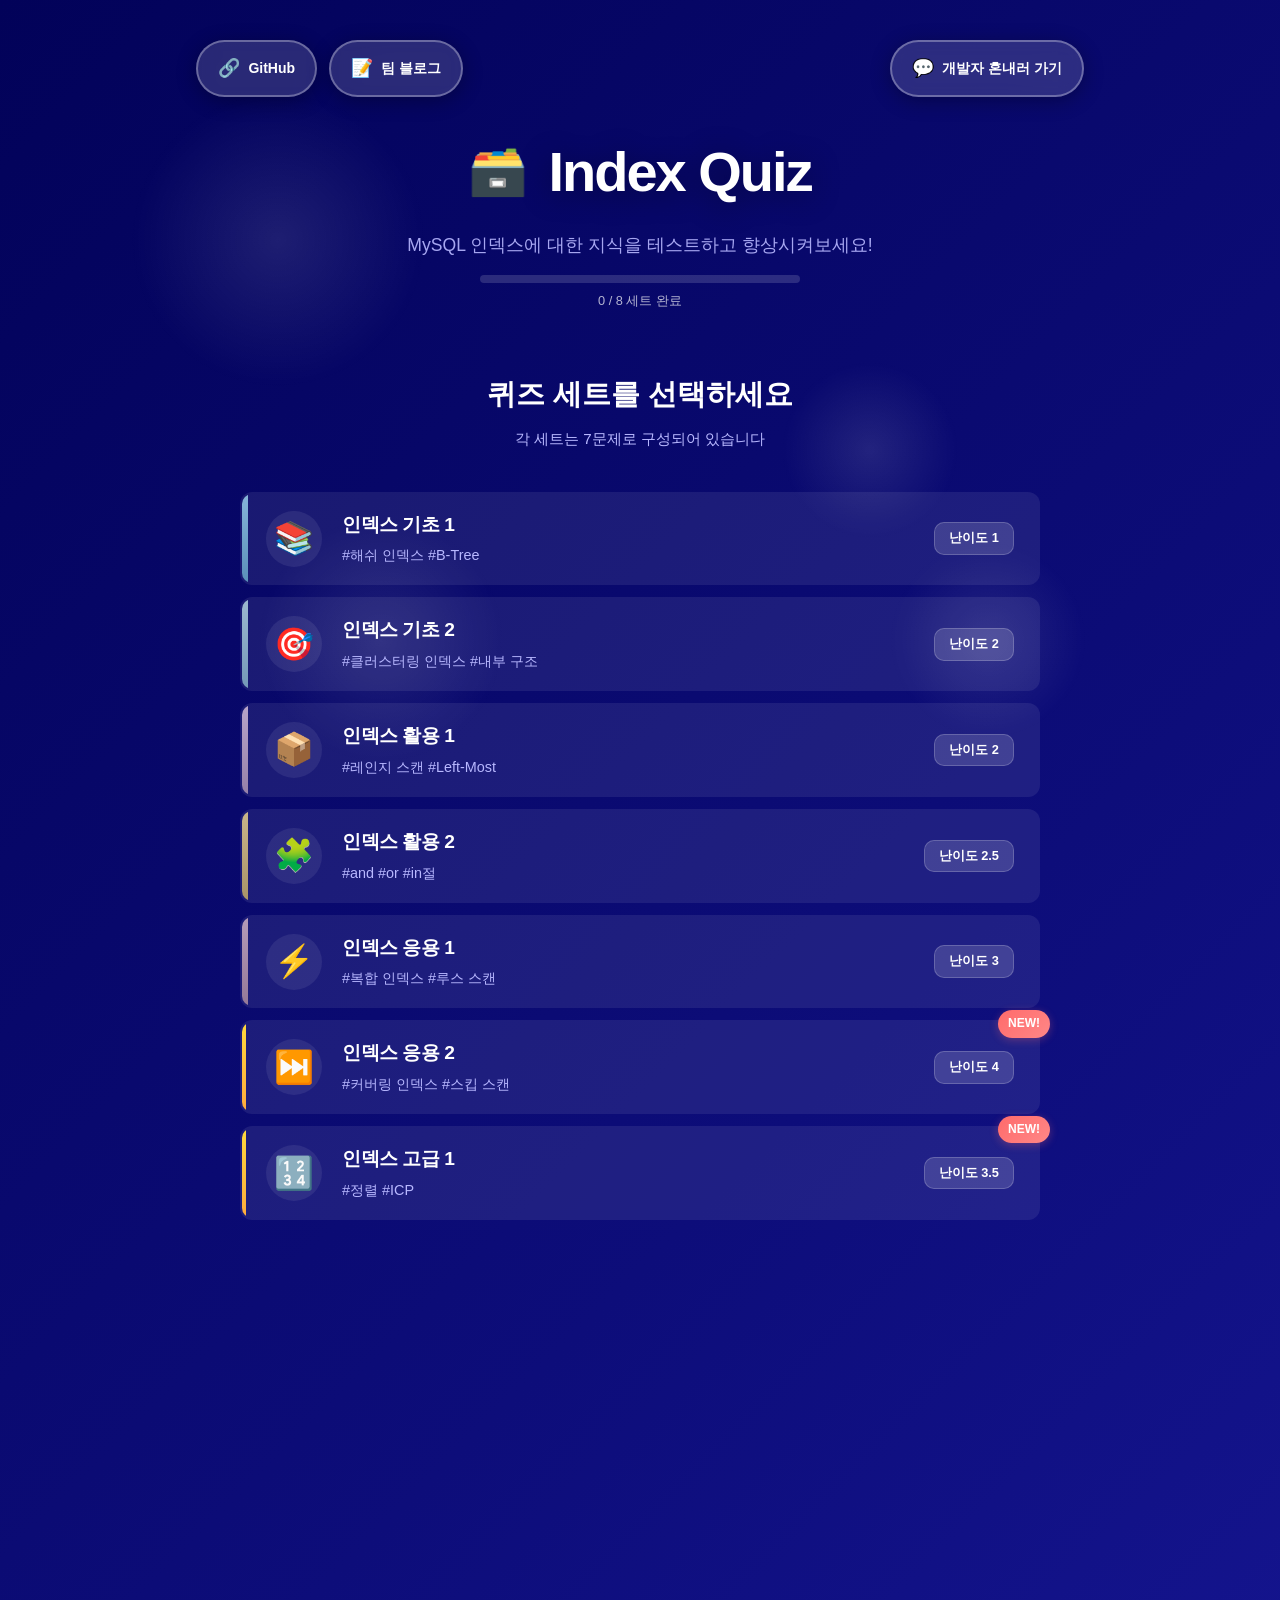
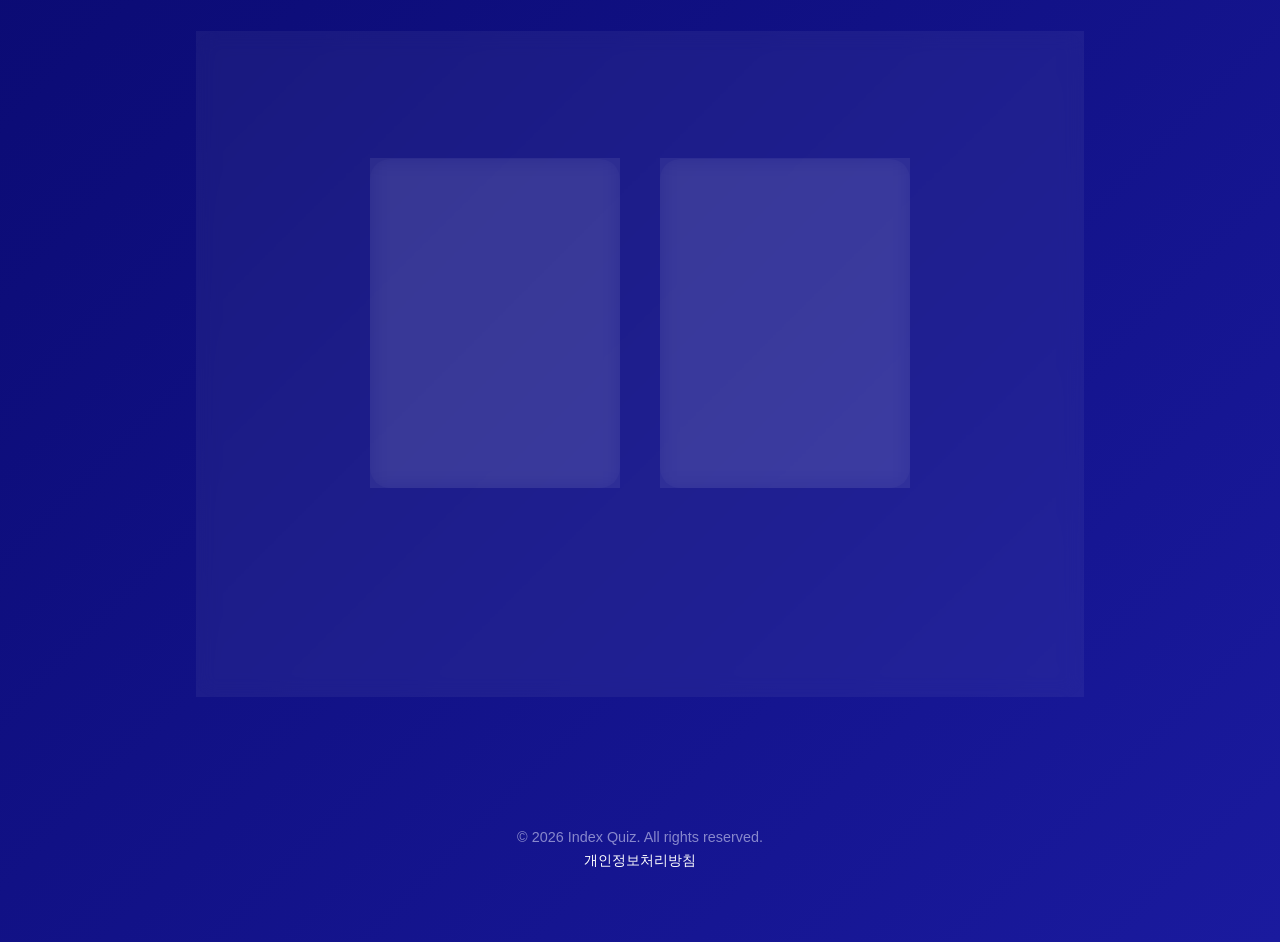
==== commit e6dab564: "[FEAT] 만점 뱃지 별 이모지 표시 및 사이드 배너 광고 추가/수정 만점 세트의 뱃지를 '최고 7/7' 대신 '⭐ 만점'으로 표시한다. index.html, quiz.html," ====
--- a/src/main/resources/static/index.html
+++ b/src/main/resources/static/index.html
@@ -32,6 +32,14 @@
     <aside class="side-ad side-ad-left">
         <ins class="kakao_ad_area" style="display:none;"
              data-ad-unit="DAN-9BZPqNA3dY8ZyMWn"
+             data-ad-width="160"
+             data-ad-height="600"></ins>
+        <ins class="kakao_ad_area" style="display:none;"
+             data-ad-unit="DAN-bSMUplcNPxLJN76G"
+             data-ad-width="160"
+             data-ad-height="600"></ins>
+        <ins class="kakao_ad_area" style="display:none;"
+             data-ad-unit="DAN-U4Jimb574B0515Wc"
              data-ad-width="160"
              data-ad-height="600"></ins>
     </aside>
@@ -358,6 +366,14 @@
              data-ad-unit="DAN-ASH32CKGGQU02Dq1"
              data-ad-width="160"
              data-ad-height="600"></ins>
+        <ins class="kakao_ad_area" style="display:none;"
+             data-ad-unit="DAN-Z30A837UZGYDPYEC"
+             data-ad-width="160"
+             data-ad-height="600"></ins>
+        <ins class="kakao_ad_area" style="display:none;"
+             data-ad-unit="DAN-086w8yz7cOcSRFhb"
+             data-ad-width="160"
+             data-ad-height="600"></ins>
     </aside>
 </div>
 <script src="home-script.js"></script>
--- a/src/main/resources/static/home-style.css
+++ b/src/main/resources/static/home-style.css
@@ -1048,13 +1048,13 @@
 /* 세로 사이드 배너 */
 .side-ad {
     width: 160px;
-    min-height: 600px;
     flex-shrink: 0;
     position: sticky;
     top: 20px;
     display: none; /* 기본 숨김, 넓은 화면에서만 표시 */
-    justify-content: center;
-    align-items: flex-start;
+    flex-direction: column;
+    align-items: center;
+    gap: 20px;
     padding-top: 40px;
 }
 
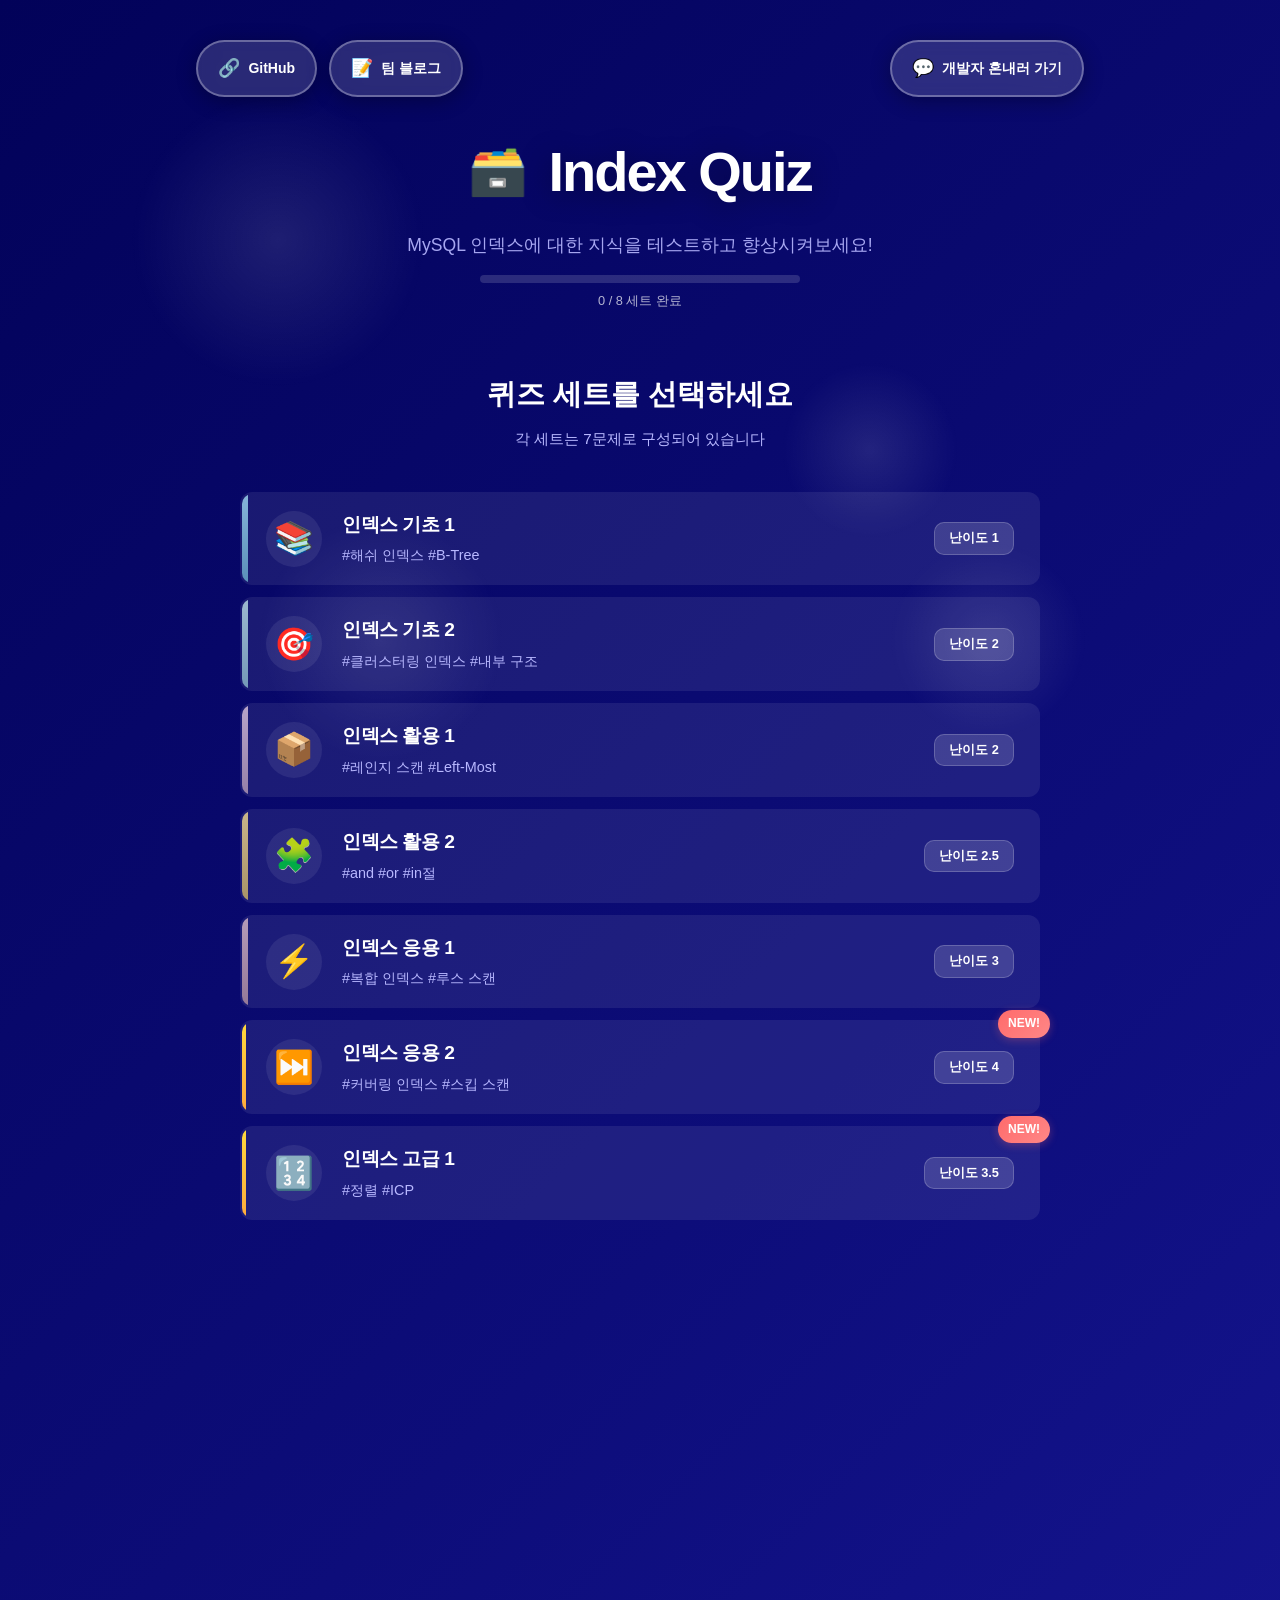
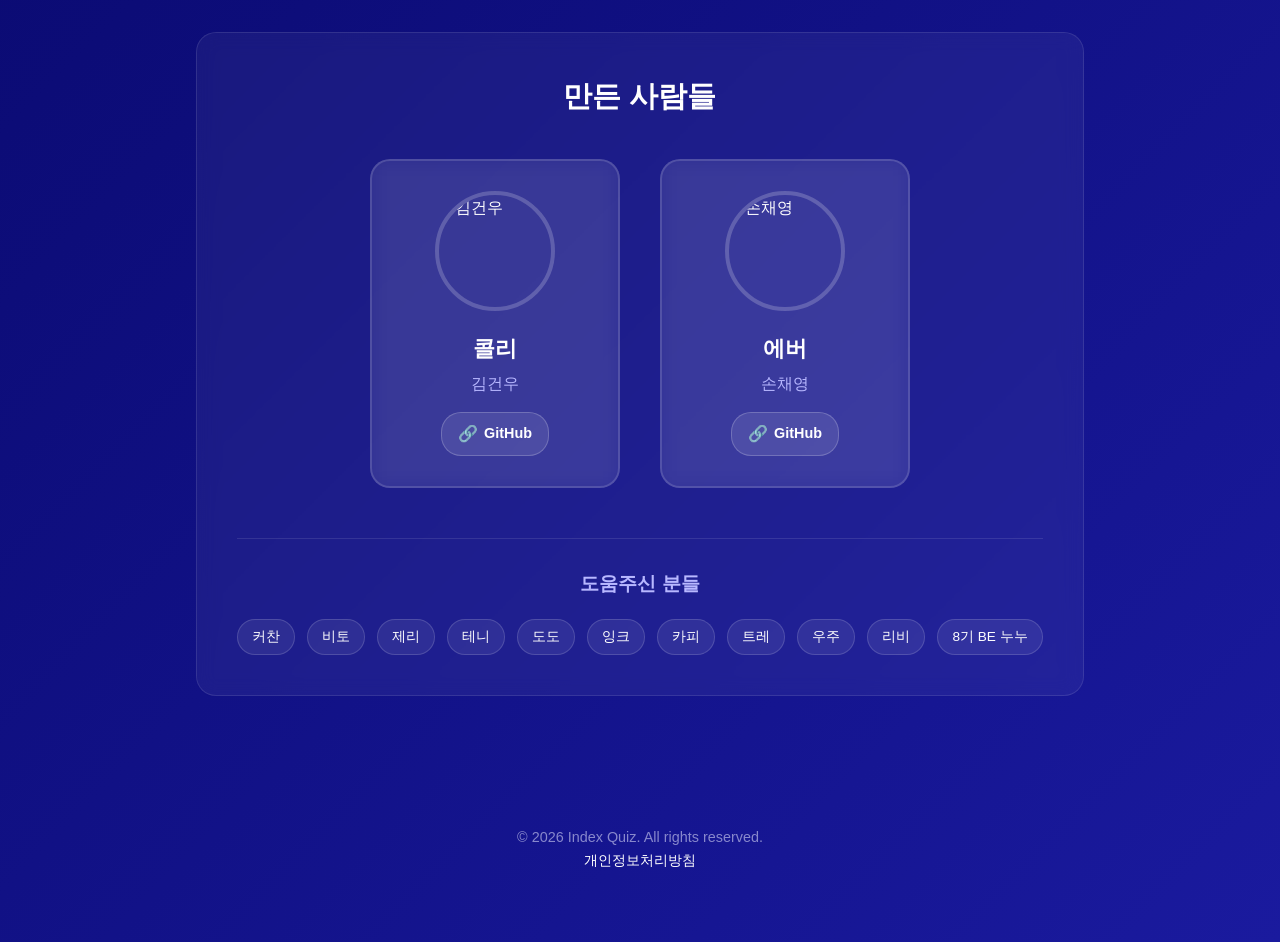
==== commit 0cdcbd5c: "[FEAT] 퀴즈 탭 클릭 시 학습 모달 바로 오픈하도록 변경 호버 시 슬라이드되던 퀴즈/학습 액션 버튼을 제거하고, A~H 탭 클릭 시 학습자료 선택 모달이 바로 열리도록 변경한" ====
--- a/src/main/resources/static/index.html
+++ b/src/main/resources/static/index.html
@@ -112,11 +112,6 @@
                                 <span class="badge-level">난이도 1</span>
                             </div>
                         </div>
-                        <div class="bookmark-actions">
-                            <a class="action-btn action-btn-quiz" data-action="quiz"><span class="action-icon">📝</span><span class="action-label">퀴즈</span></a>
-                            <div class="action-divider"></div>
-                            <a class="action-btn action-btn-learn" data-action="learn"><span class="action-icon">📖</span><span class="action-label">학습</span></a>
-                        </div>
                     </div>
 
                     <div class="bookmark-tab" data-set="B">
@@ -130,11 +125,6 @@
                                 <span class="badge-level">난이도 2</span>
                             </div>
                         </div>
-                        <div class="bookmark-actions">
-                            <a class="action-btn action-btn-quiz" data-action="quiz"><span class="action-icon">📝</span><span class="action-label">퀴즈</span></a>
-                            <div class="action-divider"></div>
-                            <a class="action-btn action-btn-learn" data-action="learn"><span class="action-icon">📖</span><span class="action-label">학습</span></a>
-                        </div>
                     </div>
 
                     <div class="bookmark-tab" data-set="C">
@@ -148,11 +138,6 @@
                                 <span class="badge-level">난이도 2</span>
                             </div>
                         </div>
-                        <div class="bookmark-actions">
-                            <a class="action-btn action-btn-quiz" data-action="quiz"><span class="action-icon">📝</span><span class="action-label">퀴즈</span></a>
-                            <div class="action-divider"></div>
-                            <a class="action-btn action-btn-learn" data-action="learn"><span class="action-icon">📖</span><span class="action-label">학습</span></a>
-                        </div>
                     </div>
 
                     <div class="bookmark-tab" data-set="D">
@@ -166,11 +151,6 @@
                                 <span class="badge-level">난이도 2.5</span>
                             </div>
                         </div>
-                        <div class="bookmark-actions">
-                            <a class="action-btn action-btn-quiz" data-action="quiz"><span class="action-icon">📝</span><span class="action-label">퀴즈</span></a>
-                            <div class="action-divider"></div>
-                            <a class="action-btn action-btn-learn" data-action="learn"><span class="action-icon">📖</span><span class="action-label">학습</span></a>
-                        </div>
                     </div>
 
                     <div class="bookmark-tab" data-set="E">
@@ -184,11 +164,6 @@
                                 <span class="badge-level">난이도 3</span>
                             </div>
                         </div>
-                        <div class="bookmark-actions">
-                            <a class="action-btn action-btn-quiz" data-action="quiz"><span class="action-icon">📝</span><span class="action-label">퀴즈</span></a>
-                            <div class="action-divider"></div>
-                            <a class="action-btn action-btn-learn" data-action="learn"><span class="action-icon">📖</span><span class="action-label">학습</span></a>
-                        </div>
                     </div>
 
                     <div class="bookmark-tab special-tab" data-set="F">
@@ -203,11 +178,6 @@
                                 <span class="badge-level">난이도 4</span>
                             </div>
                         </div>
-                        <div class="bookmark-actions">
-                            <a class="action-btn action-btn-quiz" data-action="quiz"><span class="action-icon">📝</span><span class="action-label">퀴즈</span></a>
-                            <div class="action-divider"></div>
-                            <a class="action-btn action-btn-learn" data-action="learn"><span class="action-icon">📖</span><span class="action-label">학습</span></a>
-                        </div>
                     </div>
 
                     <div class="bookmark-tab special-tab" data-set="G">
@@ -222,11 +192,6 @@
                                 <span class="badge-level">난이도 3.5</span>
                             </div>
                         </div>
-                        <div class="bookmark-actions">
-                            <a class="action-btn action-btn-quiz" data-action="quiz"><span class="action-icon">📝</span><span class="action-label">퀴즈</span></a>
-                            <div class="action-divider"></div>
-                            <a class="action-btn action-btn-learn" data-action="learn"><span class="action-icon">📖</span><span class="action-label">학습</span></a>
-                        </div>
                     </div>
 
                     <div class="bookmark-tab special-tab" data-set="H">
@@ -240,11 +205,6 @@
                             <div class="bookmark-badge">
                                 <span class="badge-level">난이도 5</span>
                             </div>
-                        </div>
-                        <div class="bookmark-actions">
-                            <a class="action-btn action-btn-quiz" data-action="quiz"><span class="action-icon">📝</span><span class="action-label">퀴즈</span></a>
-                            <div class="action-divider"></div>
-                            <a class="action-btn action-btn-learn" data-action="learn"><span class="action-icon">📖</span><span class="action-label">학습</span></a>
                         </div>
                     </div>
 
--- a/src/main/resources/static/home-style.css
+++ b/src/main/resources/static/home-style.css
@@ -1065,99 +1065,6 @@
     }
 }
 
-/* ========== 카드 내부 슬라이드 액션 버튼 ========== */
-.bookmark-actions {
-    position: absolute;
-    right: 0;
-    top: 0;
-    bottom: 0;
-    display: flex;
-    align-items: stretch;
-    gap: 0;
-    z-index: 5;
-    border-radius: 0 12px 12px 0;
-    overflow: hidden;
-    transform: translateX(100%);
-    opacity: 0;
-    transition: transform 0.4s cubic-bezier(0.4, 0, 0.2, 1),
-                opacity 0.3s ease;
-}
-
-.bookmark-tab:hover .bookmark-actions {
-    transform: translateX(0);
-    opacity: 1;
-}
-
-.action-btn {
-    display: flex;
-    flex-direction: column;
-    align-items: center;
-    justify-content: center;
-    gap: 6px;
-    padding: 12px 24px;
-    border: none;
-    cursor: pointer;
-    transition: all 0.25s ease;
-    text-decoration: none;
-    color: #ffffff;
-    white-space: nowrap;
-    position: relative;
-}
-
-.action-btn-quiz {
-    background: rgba(255, 255, 255, 0.08);
-    backdrop-filter: blur(20px);
-}
-
-.action-btn-quiz:hover {
-    background: rgba(255, 255, 255, 0.15);
-}
-
-.action-divider {
-    width: 1px;
-    align-self: stretch;
-    background: rgba(255, 255, 255, 0.1);
-}
-
-.action-btn-learn {
-    background: rgba(255, 255, 255, 0.08);
-    backdrop-filter: blur(20px);
-    border-radius: 0 12px 12px 0;
-}
-
-.action-btn-learn:hover {
-    background: rgba(255, 255, 255, 0.15);
-}
-
-.action-icon {
-    font-size: 1.4rem;
-}
-
-.action-label {
-    font-size: 0.75rem;
-    font-weight: 600;
-    letter-spacing: -0.3px;
-}
-
-/* 호버 시 뱃지 숨김 */
-.bookmark-tab:hover .bookmark-badge {
-    opacity: 0;
-    transition: opacity 0.2s ease;
-}
-
-.bookmark-badge {
-    transition: opacity 0.3s ease 0.2s;
-}
-
-/* BEST_DIFFICULT - 학습자료 없음 */
-.bookmark-tab[data-set="BEST_DIFFICULT"] .bookmark-actions {
-    display: none;
-}
-
-.bookmark-tab[data-set="BEST_DIFFICULT"]:hover .bookmark-badge {
-    opacity: 1;
-}
-
 /* ========== 학습자료 선택 모달 ========== */
 .modal-overlay {
     position: fixed;
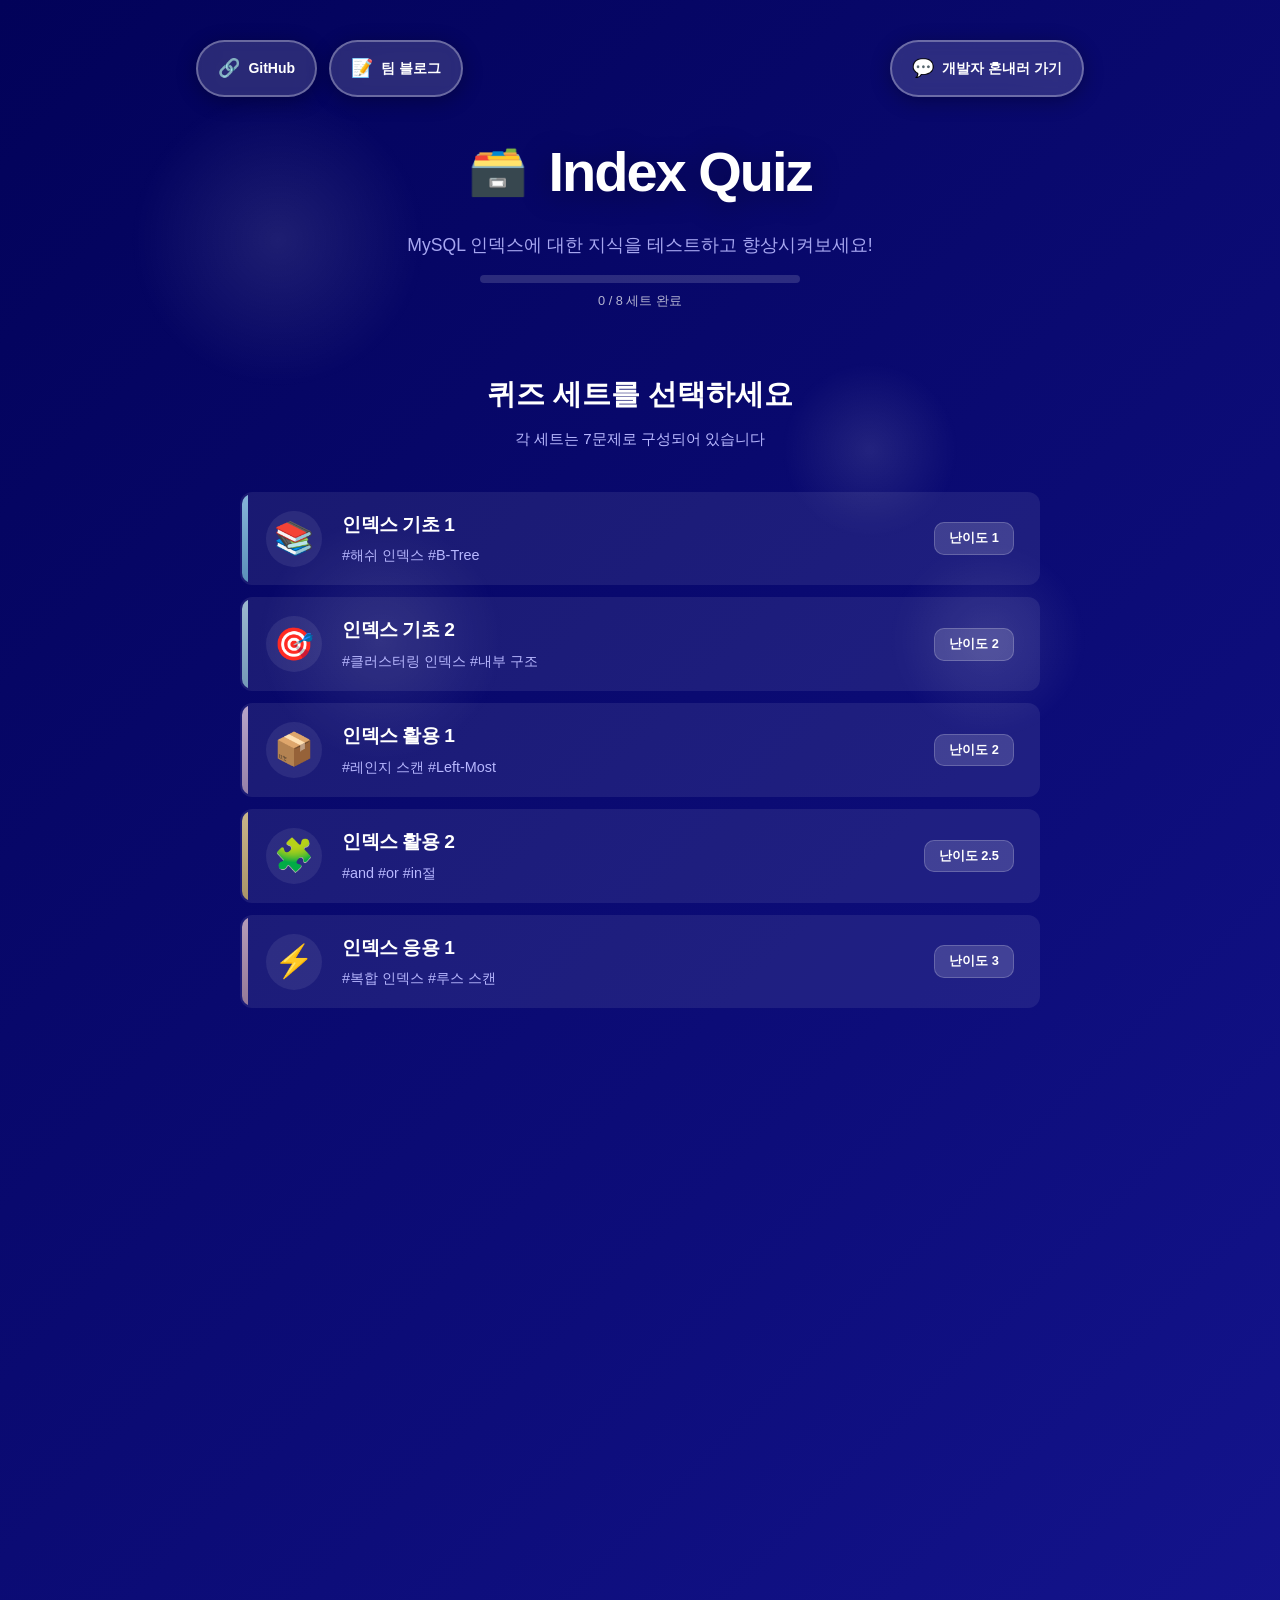
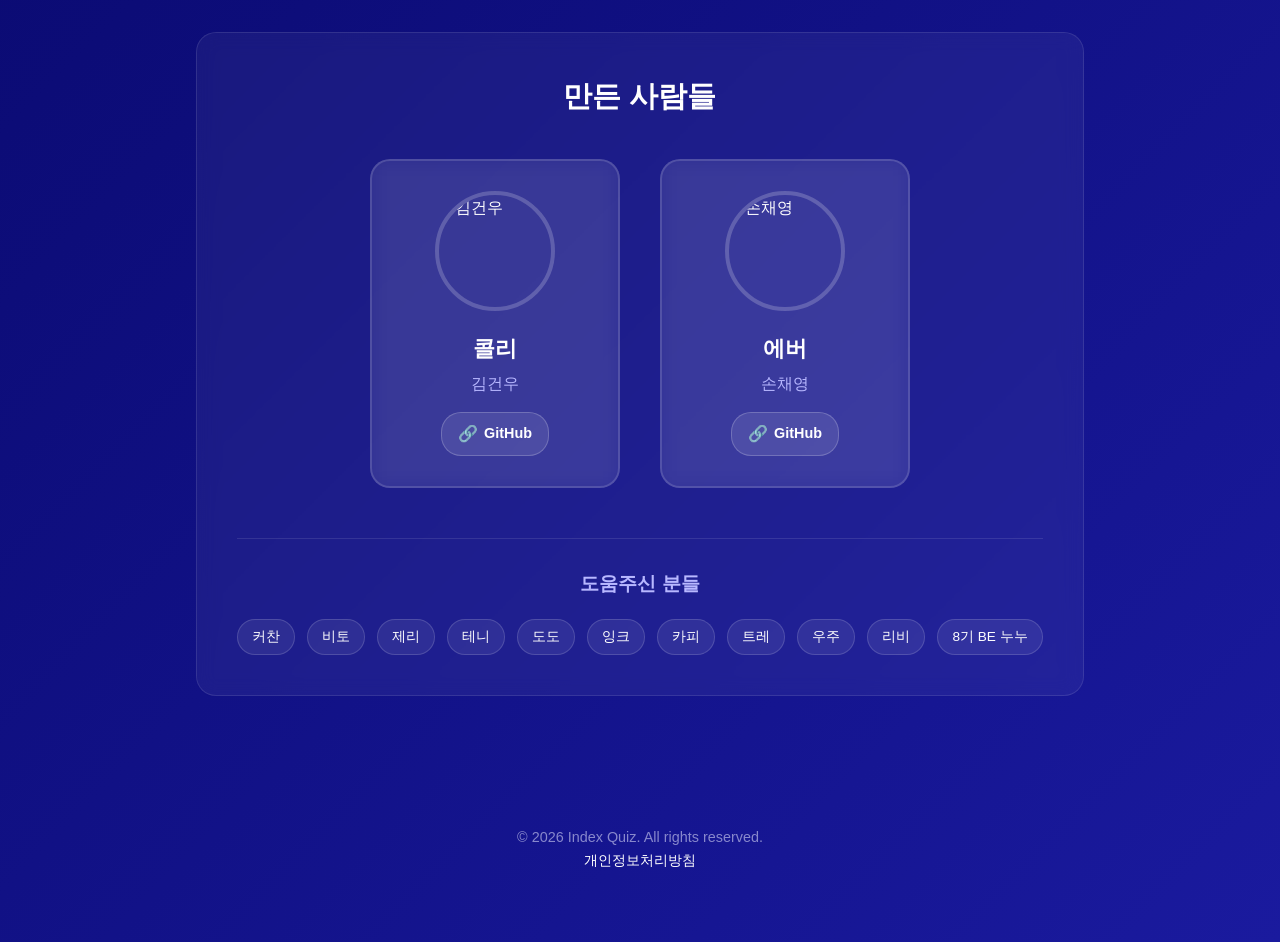
==== commit 05b30596: "chore: 검색 최적화 1단계 도입" ====
--- a/src/main/resources/static/index.html
+++ b/src/main/resources/static/index.html
@@ -4,6 +4,19 @@
     <meta charset="UTF-8">
     <meta name="naver-site-verification" content="a17c55cd81ff8e7b42414992e4e9679ee691df4e" />
     <meta name="viewport" content="width=device-width, initial-scale=1.0">
+    <meta name="description" content="MySQL 인덱스 퀴즈 - 8개 세트 63문제로 DB 인덱스 지식을 테스트하고 학습하세요. B-Tree, 복합 인덱스, 커버링 인덱스 등 실무에 필요한 인덱스 개념을 퀴즈로 학습합니다.">
+    <meta property="og:type" content="website">
+    <meta property="og:title" content="Index Quiz - MySQL 인덱스 학습 퀴즈">
+    <meta property="og:description" content="8개 세트 63문제로 DB 인덱스 지식을 테스트하고 학습하세요. B-Tree, 복합 인덱스, 커버링 인덱스 등 실무 인덱스 개념을 퀴즈로 학습합니다.">
+    <meta property="og:url" content="https://index-quiz.com/">
+    <meta property="og:image" content="https://quiz-solution-images.s3.ap-northeast-2.amazonaws.com/index-quiz-logo.png">
+    <meta property="og:site_name" content="Index Quiz">
+    <meta property="og:locale" content="ko_KR">
+    <meta name="twitter:card" content="summary">
+    <meta name="twitter:title" content="Index Quiz - MySQL 인덱스 학습 퀴즈">
+    <meta name="twitter:description" content="8개 세트 63문제로 DB 인덱스 지식을 테스트하고 학습하세요.">
+    <meta name="twitter:image" content="https://quiz-solution-images.s3.ap-northeast-2.amazonaws.com/index-quiz-logo.png">
+    <link rel="canonical" href="https://index-quiz.com/">
     <script async src="https://pagead2.googlesyndication.com/pagead/js/adsbygoogle.js?client=ca-pub-1875212521362490"
             crossorigin="anonymous"></script>
     <!-- Google tag (gtag.js) -->
@@ -23,6 +36,44 @@
     <link rel="icon" type="image/png"
           href="https://quiz-solution-images.s3.ap-northeast-2.amazonaws.com/index-quiz-logo.png">
     <link rel="stylesheet" href="home-style.css">
+    <script type="application/ld+json">
+    {
+        "@context": "https://schema.org",
+        "@type": "WebSite",
+        "name": "Index Quiz",
+        "url": "https://index-quiz.com/",
+        "description": "MySQL 인덱스에 대한 지식을 테스트하고 학습할 수 있는 퀴즈 사이트입니다. B-Tree, 복합 인덱스, 커버링 인덱스 등 실무에 필요한 인덱스 개념을 다룹니다.",
+        "inLanguage": "ko",
+        "publisher": {
+            "@type": "Organization",
+            "name": "Index Quiz",
+            "logo": {
+                "@type": "ImageObject",
+                "url": "https://quiz-solution-images.s3.ap-northeast-2.amazonaws.com/index-quiz-logo.png"
+            }
+        }
+    }
+    </script>
+    <script type="application/ld+json">
+    {
+        "@context": "https://schema.org",
+        "@type": "ItemList",
+        "name": "MySQL 인덱스 퀴즈 세트 목록",
+        "description": "난이도별로 구성된 MySQL 인덱스 학습 퀴즈",
+        "numberOfItems": 9,
+        "itemListElement": [
+            {"@type": "ListItem", "position": 1, "name": "인덱스 기초 1 - 해쉬 인덱스, B-Tree", "url": "https://index-quiz.com/quiz?set=A"},
+            {"@type": "ListItem", "position": 2, "name": "인덱스 기초 2 - 클러스터링 인덱스, 내부 구조", "url": "https://index-quiz.com/quiz?set=B"},
+            {"@type": "ListItem", "position": 3, "name": "인덱스 활용 1 - 레인지 스캔, Left-Most", "url": "https://index-quiz.com/quiz?set=C"},
+            {"@type": "ListItem", "position": 4, "name": "인덱스 활용 2 - AND, OR, IN절", "url": "https://index-quiz.com/quiz?set=D"},
+            {"@type": "ListItem", "position": 5, "name": "인덱스 응용 1 - 복합 인덱스, 루스 스캔", "url": "https://index-quiz.com/quiz?set=E"},
+            {"@type": "ListItem", "position": 6, "name": "인덱스 응용 2 - 커버링 인덱스, 스킵 스캔", "url": "https://index-quiz.com/quiz?set=F"},
+            {"@type": "ListItem", "position": 7, "name": "인덱스 고급 1 - 정렬, ICP", "url": "https://index-quiz.com/quiz?set=G"},
+            {"@type": "ListItem", "position": 8, "name": "인덱스 고급 2 - 페이지 분할, 함수 인덱스, 인덱스 머지", "url": "https://index-quiz.com/quiz?set=H"},
+            {"@type": "ListItem", "position": 9, "name": "오답률 BEST 7 - 가장 많이 틀린 문제들", "url": "https://index-quiz.com/quiz?set=BEST_DIFFICULT"}
+        ]
+    }
+    </script>
 </head>
 <body>
 
@@ -223,6 +274,35 @@
                     </div>
 
                 </div>
+
+                <!-- 크롤러용 정적 링크 (JS 로딩 전에도 크롤링 가능) -->
+                <noscript>
+                    <div class="seo-links">
+                        <h3>퀴즈 세트 바로가기</h3>
+                        <ul>
+                            <li><a href="/quiz?set=A">세트 A - 인덱스 기초 1: 해쉬 인덱스, B-Tree</a></li>
+                            <li><a href="/quiz?set=B">세트 B - 인덱스 기초 2: 클러스터링 인덱스, 내부 구조</a></li>
+                            <li><a href="/quiz?set=C">세트 C - 인덱스 활용 1: 레인지 스캔, Left-Most</a></li>
+                            <li><a href="/quiz?set=D">세트 D - 인덱스 활용 2: AND, OR, IN절</a></li>
+                            <li><a href="/quiz?set=E">세트 E - 인덱스 응용 1: 복합 인덱스, 루스 스캔</a></li>
+                            <li><a href="/quiz?set=F">세트 F - 인덱스 응용 2: 커버링 인덱스, 스킵 스캔</a></li>
+                            <li><a href="/quiz?set=G">세트 G - 인덱스 고급 1: 정렬, ICP</a></li>
+                            <li><a href="/quiz?set=H">세트 H - 인덱스 고급 2: 페이지 분할, 함수 인덱스, 인덱스 머지</a></li>
+                            <li><a href="/quiz?set=BEST_DIFFICULT">오답률 BEST 7 - 가장 많이 틀린 문제들</a></li>
+                        </ul>
+                        <h3>학습자료</h3>
+                        <ul>
+                            <li><a href="/learn?set=A">세트 A 학습자료 - 인덱스 기초 1</a></li>
+                            <li><a href="/learn?set=B">세트 B 학습자료 - 인덱스 기초 2</a></li>
+                            <li><a href="/learn?set=C">세트 C 학습자료 - 인덱스 활용 1</a></li>
+                            <li><a href="/learn?set=D">세트 D 학습자료 - 인덱스 활용 2</a></li>
+                            <li><a href="/learn?set=E">세트 E 학습자료 - 인덱스 응용 1</a></li>
+                            <li><a href="/learn?set=F">세트 F 학습자료 - 인덱스 응용 2</a></li>
+                            <li><a href="/learn?set=G">세트 G 학습자료 - 인덱스 고급 1</a></li>
+                            <li><a href="/learn?set=H">세트 H 학습자료 - 인덱스 고급 2</a></li>
+                        </ul>
+                    </div>
+                </noscript>
             </section>
         </main>
 
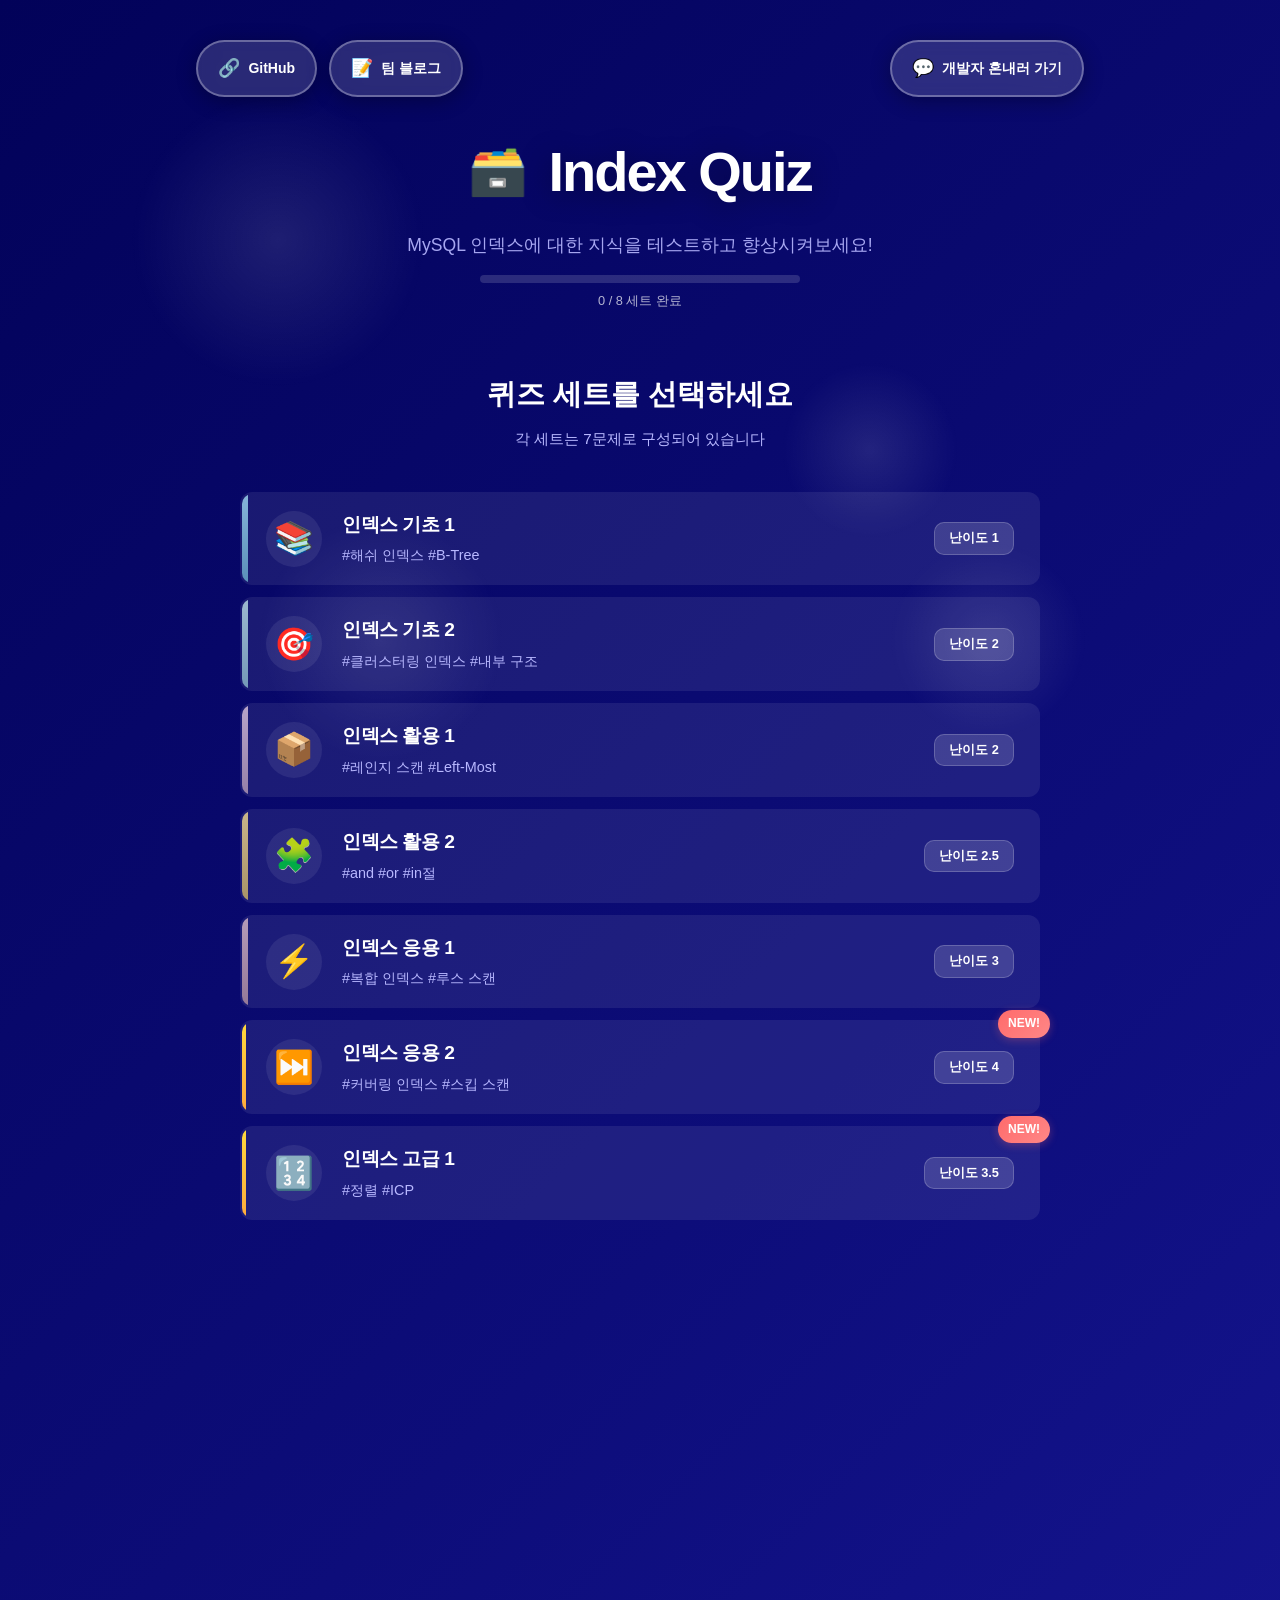
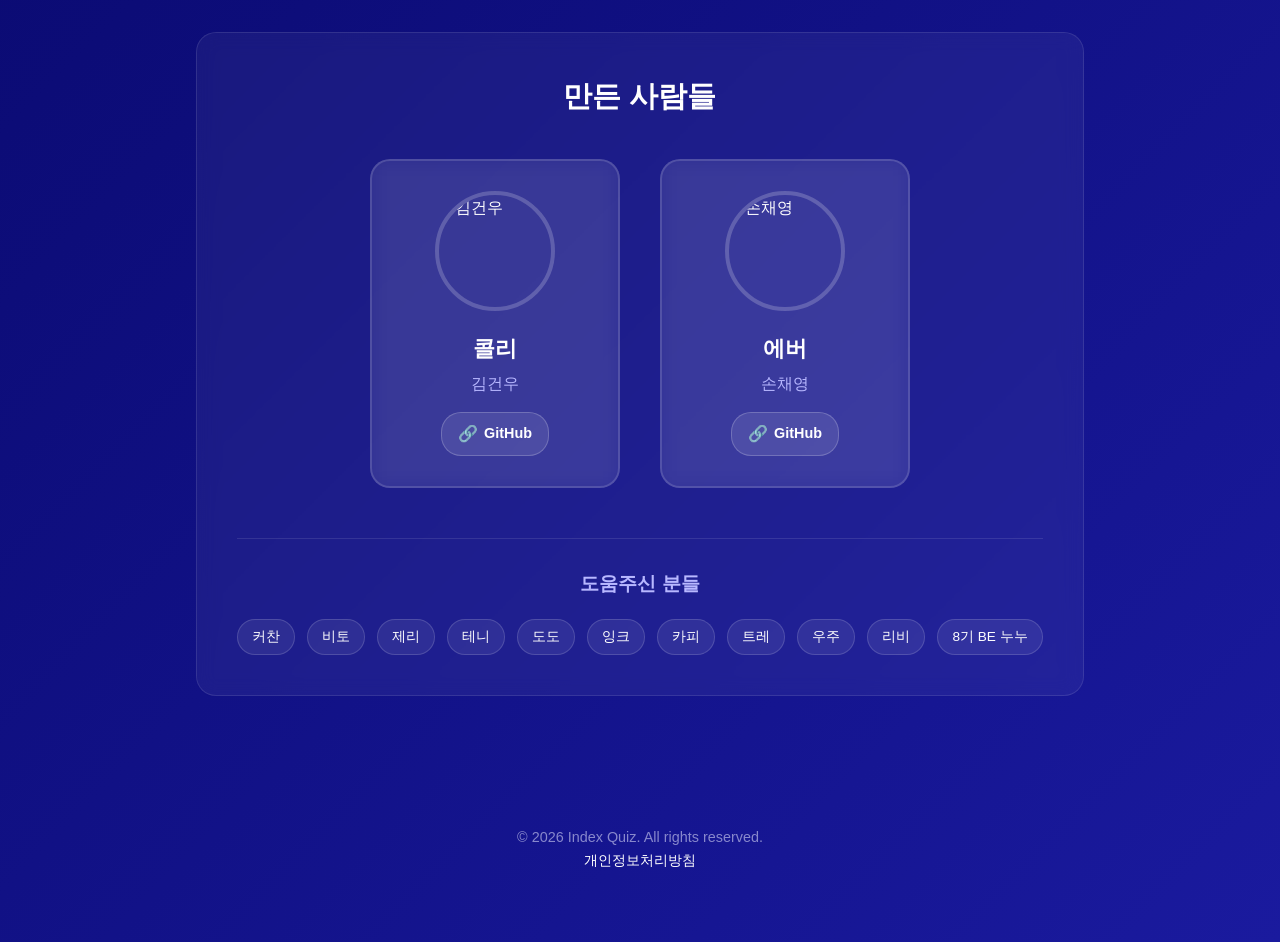
==== commit 79f5223e: "[FEAT] Thymeleaf SSR 도입 및 내부 링크 클린 URL 전환 Googlebot이 퀴즈/학습자료 콘텐츠를 크롤링할 수 있도록 서버사이드 렌더링을 도입한다. quiz.h" ====
--- a/src/main/resources/static/index.html
+++ b/src/main/resources/static/index.html
@@ -371,7 +371,7 @@
         </section>
         <footer>
             <p>&copy; 2026 Index Quiz. All rights reserved.</p>
-            <a href="privacy.html" style="color: #ffffff; text-decoration: none;">개인정보처리방침</a>
+            <a href="/privacy" style="color: #ffffff; text-decoration: none;">개인정보처리방침</a>
         </footer>
     </div>
 
